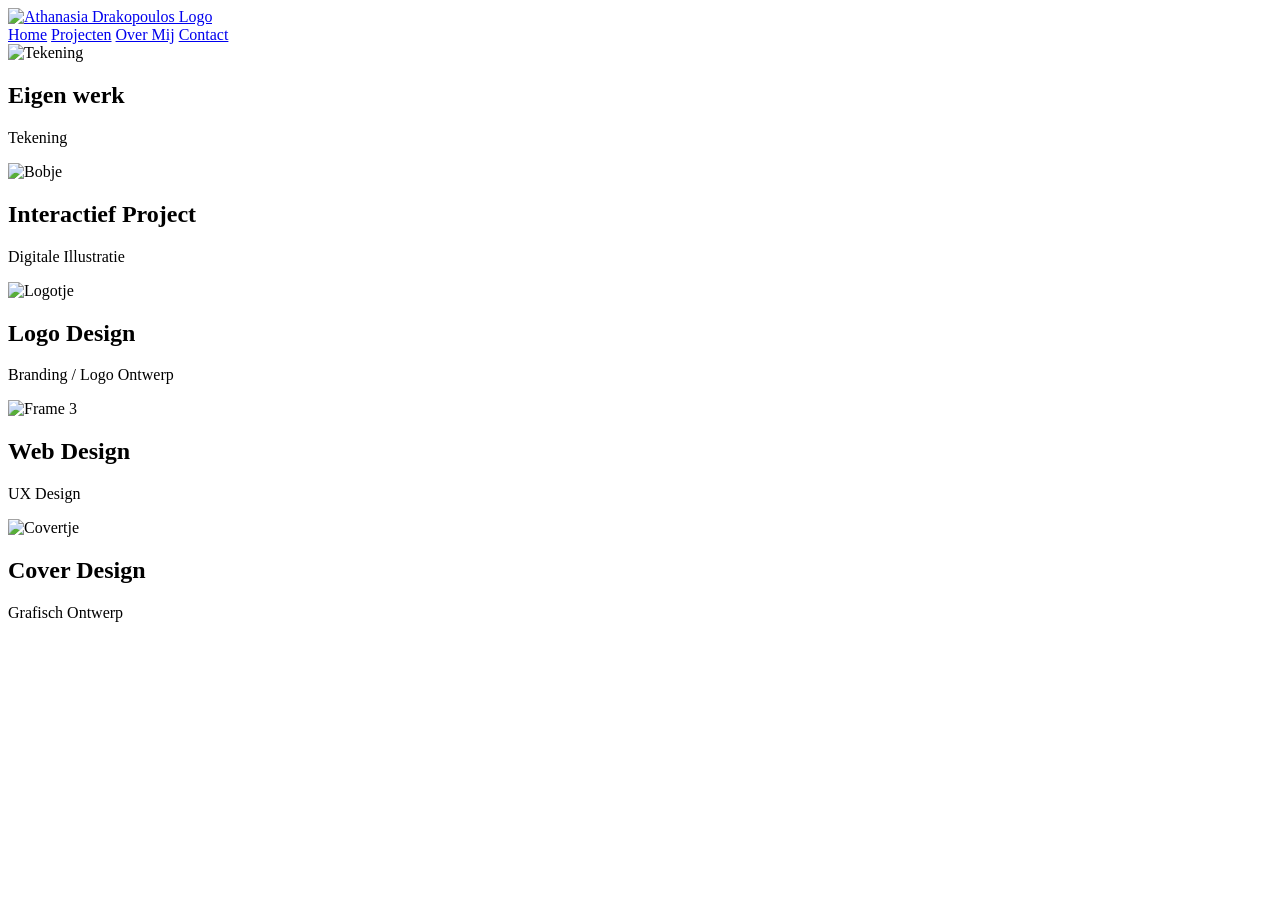
==== index.html @ 8b0b3029 "Update index.html changed back" ====
<!DOCTYPE html>
<html lang="nl">
  <head>
    <meta charset="UTF-8" />
    <meta name="viewport" content="width=device-width, initial-scale=1.0" />
    <title>Projecten - OWE Portfolio</title>
    <link rel="stylesheet" href="styles.css" />
  </head>
  <body>
    <div class="blur-container">
      <div class="blur-element"></div>
    </div>

    <nav class="navigation">
      <div class="nav-content">
        <a href="home.html" class="logo">
          <img src="monogram draak png.png" alt="Athanasia Drakopoulos Logo" />
        </a>
        <div class="nav-links">
          <a href="home.html">Home</a>
          <a href="index.html" class="active">Projecten</a>
          <a href="about.html">Over Mij</a>
          <a href="contact.html">Contact</a>
        </div>
      </div>
    </nav>

    <main class="projects-container">
      <div class="project-grid">
        <article class="project-item">
          <div class="project-image">
            <img src="tekening.png" alt="Tekening" />
          </div>
          <h2>Eigen werk</h2>
          <p>Tekening</p>
        </article>

        <article class="project-item">
          <div class="project-image">
            <img src="bobje.png" alt="Bobje" />
          </div>
          <h2>Interactief Project</h2>
          <p>Digitale Illustratie</p>
        </article>

        <article class="project-item">
          <div class="project-image">
            <img src="logotje.png" alt="Logotje" />
          </div>
          <h2>Logo Design</h2>
          <p>Branding / Logo Ontwerp</p>
        </article>

        <article class="project-item">
          <div class="project-image">
            <img src="Frame 3.png" alt="Frame 3" />
          </div>
          <h2>Web Design</h2>
          <p>UX Design</p>
        </article>

        <article class="project-item">
          <div class="project-image">
            <img src="covertje.png" alt="Covertje" />
          </div>
          <h2>Cover Design</h2>
          <p>Grafisch Ontwerp</p>
        </article>
      </div>
    </main>

    <div class="custom-cursor"></div>
    <div class="page-transition"></div>
    <script src="script.js"></script>
  </body>
</html>
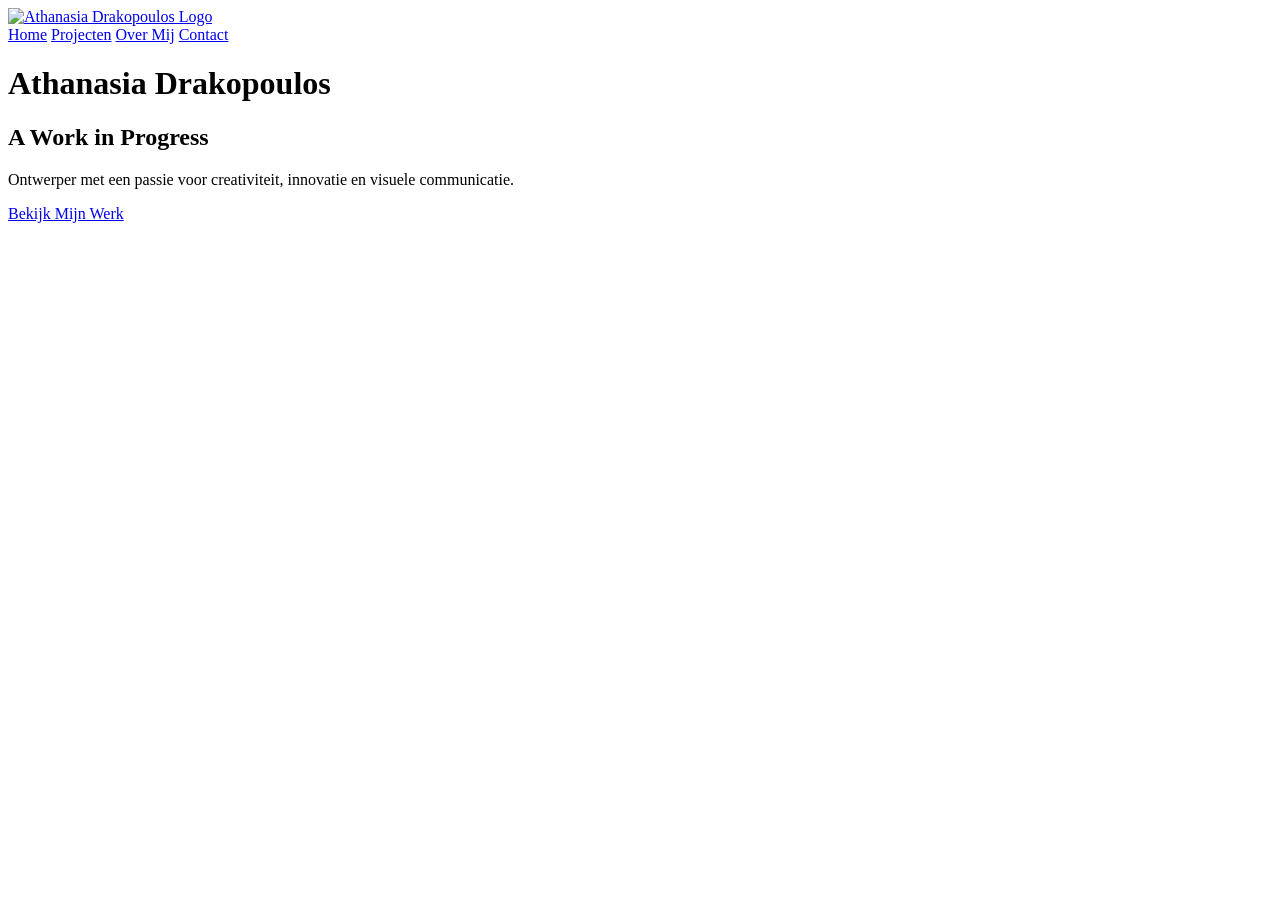
==== commit bacba3e5: "Rename home.html to index.html" ====
--- a/index.html
+++ b/index.html
@@ -3,10 +3,10 @@
   <head>
     <meta charset="UTF-8" />
     <meta name="viewport" content="width=device-width, initial-scale=1.0" />
-    <title>Projecten - OWE Portfolio</title>
+    <title>Athanasia Drakopoulos - CMD Portfolio</title>
     <link rel="stylesheet" href="styles.css" />
   </head>
-  <body>
+  <body class="home">
     <div class="blur-container">
       <div class="blur-element"></div>
     </div>
@@ -14,58 +14,32 @@
     <nav class="navigation">
       <div class="nav-content">
         <a href="home.html" class="logo">
-          <img src="monogram draak png.png" alt="Athanasia Drakopoulos Logo" />
+          <img
+            src="monogram draak png.png"
+            alt="Athanasia Drakopoulos Logo"
+          />
         </a>
         <div class="nav-links">
-          <a href="home.html">Home</a>
-          <a href="index.html" class="active">Projecten</a>
+          <a href="home.html" class="active">Home</a>
+          <a href="index.html">Projecten</a>
           <a href="about.html">Over Mij</a>
           <a href="contact.html">Contact</a>
         </div>
       </div>
     </nav>
 
-    <main class="projects-container">
-      <div class="project-grid">
-        <article class="project-item">
-          <div class="project-image">
-            <img src="tekening.png" alt="Tekening" />
-          </div>
-          <h2>Eigen werk</h2>
-          <p>Tekening</p>
-        </article>
-
-        <article class="project-item">
-          <div class="project-image">
-            <img src="bobje.png" alt="Bobje" />
-          </div>
-          <h2>Interactief Project</h2>
-          <p>Digitale Illustratie</p>
-        </article>
-
-        <article class="project-item">
-          <div class="project-image">
-            <img src="logotje.png" alt="Logotje" />
-          </div>
-          <h2>Logo Design</h2>
-          <p>Branding / Logo Ontwerp</p>
-        </article>
-
-        <article class="project-item">
-          <div class="project-image">
-            <img src="Frame 3.png" alt="Frame 3" />
-          </div>
-          <h2>Web Design</h2>
-          <p>UX Design</p>
-        </article>
-
-        <article class="project-item">
-          <div class="project-image">
-            <img src="covertje.png" alt="Covertje" />
-          </div>
-          <h2>Cover Design</h2>
-          <p>Grafisch Ontwerp</p>
-        </article>
+    <main class="home-container">
+      <div class="hero-content">
+        <div class="name-container">
+          <h1 class="hero-name">Athanasia Drakopoulos</h1>
+          <div class="name-hover-effect"></div>
+        </div>
+        <h2 class="hero-title">A Work in Progress</h2>
+        <p class="hero-text">
+          Ontwerper met een passie voor creativiteit, innovatie en visuele
+          communicatie.
+        </p>
+        <a href="index.html" class="cta-button">Bekijk Mijn Werk</a>
       </div>
     </main>
 
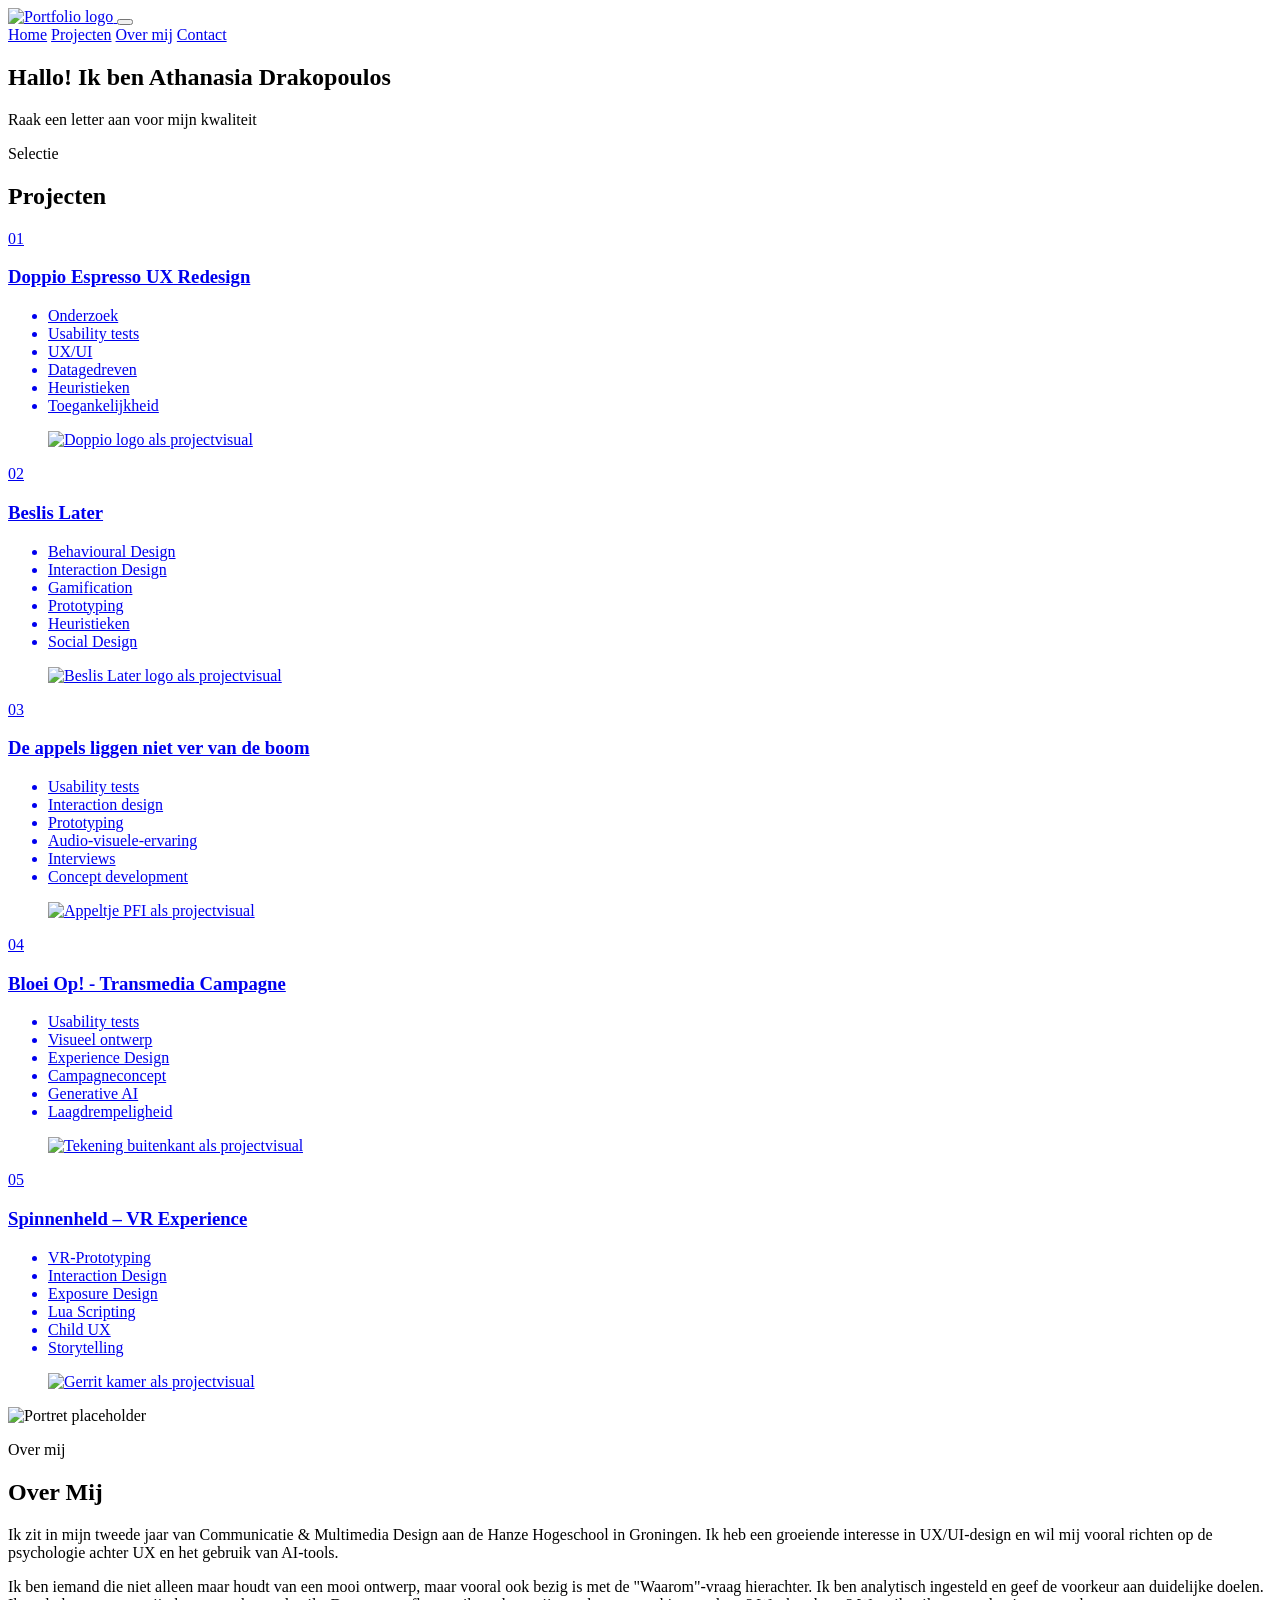
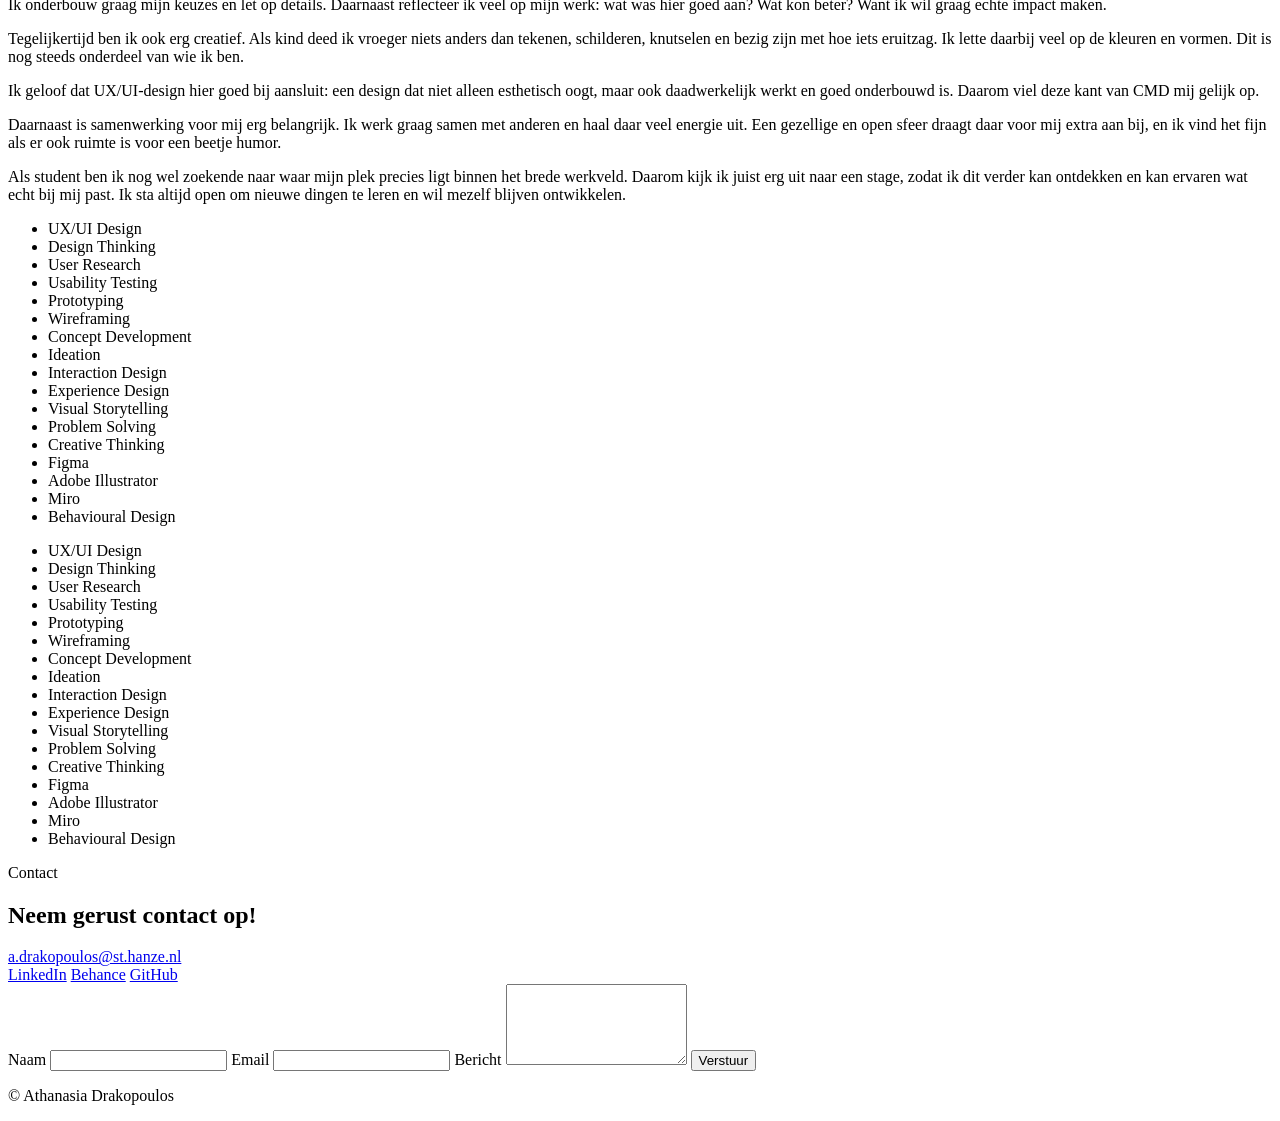
==== commit 4e4d0e75: "Add files via upload" ====
--- a/index.html
+++ b/index.html
@@ -1,50 +1,366 @@
-<!DOCTYPE html>
+<!doctype html>
 <html lang="nl">
   <head>
     <meta charset="UTF-8" />
     <meta name="viewport" content="width=device-width, initial-scale=1.0" />
-    <title>Athanasia Drakopoulos - CMD Portfolio</title>
-    <link rel="stylesheet" href="styles.css" />
+    <meta
+      name="description"
+      content="Portfolio van Athanasia Drakopoulos - modern, minimalistisch en responsive webdesign."
+    />
+    <title>Portfolio | Athanasia Drakopoulos</title>
+    <link rel="preconnect" href="https://fonts.googleapis.com" />
+    <link rel="preconnect" href="https://fonts.gstatic.com" crossorigin />
+    <link
+      href="https://fonts.googleapis.com/css2?family=Instrument+Sans:wght@400;500;600;700&display=swap"
+      rel="stylesheet"
+    />
+    <link rel="stylesheet" href="css/styles.css" />
   </head>
-  <body class="home">
-    <div class="blur-container">
-      <div class="blur-element"></div>
-    </div>
-
-    <nav class="navigation">
-      <div class="nav-content">
-        <a href="home.html" class="logo">
+  <body>
+    <div class="cursor-dot" aria-hidden="true"></div>
+
+    <header class="site-header" id="top">
+      <div class="container nav-wrap">
+        <a class="logo-link fade-in" href="#home" aria-label="Ga naar home">
           <img
-            src="monogram draak png.png"
-            alt="Athanasia Drakopoulos Logo"
+            src="logotje1.png"
+            alt="Portfolio logo"
+            class="logo"
+            loading="eager"
           />
         </a>
-        <div class="nav-links">
-          <a href="home.html" class="active">Home</a>
-          <a href="index.html">Projecten</a>
-          <a href="about.html">Over Mij</a>
-          <a href="contact.html">Contact</a>
-        </div>
+
+        <button
+          class="menu-toggle"
+          type="button"
+          aria-expanded="false"
+          aria-controls="site-nav"
+          aria-label="Open navigatie"
+        >
+          <span></span>
+          <span></span>
+          <span></span>
+        </button>
+
+        <nav class="site-nav" id="site-nav" aria-label="Hoofdnavigatie">
+          <a href="#home">Home</a>
+          <a href="#projecten">Projecten</a>
+          <a href="#over-mij">Over mij</a>
+          <a href="#contact">Contact</a>
+        </nav>
       </div>
-    </nav>
-
-    <main class="home-container">
-      <div class="hero-content">
-        <div class="name-container">
-          <h1 class="hero-name">Athanasia Drakopoulos</h1>
-          <div class="name-hover-effect"></div>
-        </div>
-        <h2 class="hero-title">A Work in Progress</h2>
-        <p class="hero-text">
-          Ontwerper met een passie voor creativiteit, innovatie en visuele
-          communicatie.
-        </p>
-        <a href="index.html" class="cta-button">Bekijk Mijn Werk</a>
+    </header>
+
+    <main>
+      <section class="hero" id="home" aria-labelledby="hero-title">
+        <div class="hero-blob" aria-hidden="true"></div>
+        <div class="container hero-content">
+          <h1
+            id="hero-title"
+            class="hero-title"
+            aria-label="Hallo! Ik ben Athanasia Drakopoulos"
+          >
+            <span class="hero-greeting">Hallo! Ik ben</span>
+            <span
+              class="hero-name"
+              data-name="Athanasia Drakopoulos"
+              aria-label="Athanasia Drakopoulos"
+            >
+              Athanasia Drakopoulos
+            </span>
+          </h1>
+          <p class="hero-quality" id="hero-quality" aria-live="polite">
+            Raak een letter aan voor mijn kwaliteit
+          </p>
+        </div>
+        <a
+          class="scroll-indicator"
+          href="#projecten"
+          aria-label="Scroll naar projecten"
+        >
+          <span></span>
+        </a>
+      </section>
+
+      <section
+        class="projects section"
+        id="projecten"
+        aria-labelledby="projects-title"
+      >
+        <div class="container">
+          <p class="eyebrow reveal">Selectie</p>
+          <h2 id="projects-title" class="section-title reveal">Projecten</h2>
+
+          <div class="projects-grid">
+            <a
+              class="project-card project-1 reveal"
+              href="project-1.html"
+              aria-label="Bekijk project 1 case study"
+            >
+              <p class="project-index">01</p>
+              <h3>Doppio Espresso UX Redesign</h3>
+              <ul class="project-keywords" aria-label="Project kernwoorden">
+                <li>Onderzoek</li>
+                <li>Usability tests</li>
+                <li>UX/UI</li>
+                <li>Datagedreven</li>
+                <li>Heuristieken</li>
+                <li>Toegankelijkheid</li>
+              </ul>
+              <figure class="project-preview-media" aria-hidden="true">
+                <img
+                  src="doppio logo.jpg"
+                  alt="Doppio logo als projectvisual"
+                  loading="lazy"
+                />
+              </figure>
+            </a>
+
+            <a
+              class="project-card project-2 reveal"
+              href="project-2.html"
+              aria-label="Bekijk project 2 case study"
+            >
+              <p class="project-index">02</p>
+              <h3>Beslis Later</h3>
+              <ul class="project-keywords" aria-label="Project kernwoorden">
+                <li>Behavioural Design</li>
+                <li>Interaction Design</li>
+                <li>Gamification</li>
+                <li>Prototyping</li>
+                <li>Heuristieken</li>
+                <li>Social Design</li>
+              </ul>
+              <figure class="project-preview-media" aria-hidden="true">
+                <img
+                  src="fotos ogb voor portje/beslis later logo case.png"
+                  alt="Beslis Later logo als projectvisual"
+                  loading="lazy"
+                />
+              </figure>
+            </a>
+
+            <a
+              class="project-card project-3 reveal"
+              href="project-3.html"
+              aria-label="Bekijk project 3 case study"
+            >
+              <p class="project-index">03</p>
+              <h3>De appels liggen niet ver van de boom</h3>
+              <ul class="project-keywords" aria-label="Project kernwoorden">
+                <li>Usability tests</li>
+                <li>Interaction design</li>
+                <li>Prototyping</li>
+                <li>Audio-visuele-ervaring</li>
+                <li>Interviews</li>
+                <li>Concept development</li>
+              </ul>
+              <figure class="project-preview-media" aria-hidden="true">
+                <img
+                  src="portje pfi 1/appeltje pfi.png"
+                  alt="Appeltje PFI als projectvisual"
+                  loading="lazy"
+                />
+              </figure>
+            </a>
+
+            <a
+              class="project-card project-4 reveal"
+              href="project-4.html"
+              aria-label="Bekijk project 4 case study"
+            >
+              <p class="project-index">04</p>
+              <h3>Bloei Op! - Transmedia Campagne</h3>
+              <ul class="project-keywords" aria-label="Project kernwoorden">
+                <li>Usability tests</li>
+                <li>Visueel ontwerp</li>
+                <li>Experience Design</li>
+                <li>Campagneconcept</li>
+                <li>Generative AI</li>
+                <li>Laagdrempeligheid</li>
+              </ul>
+              <figure class="project-preview-media" aria-hidden="true">
+                <img
+                  src="TMS voor portje 1/tekening buitenkant.png"
+                  alt="Tekening buitenkant als projectvisual"
+                  loading="lazy"
+                />
+              </figure>
+            </a>
+
+            <a
+              class="project-card project-5 reveal"
+              href="project-5.html"
+              aria-label="Bekijk project 5 case study"
+            >
+              <p class="project-index">05</p>
+              <h3>Spinnenheld – VR Experience</h3>
+              <ul class="project-keywords" aria-label="Project kernwoorden">
+                <li>VR-Prototyping</li>
+                <li>Interaction Design</li>
+                <li>Exposure Design</li>
+                <li>Lua Scripting</li>
+                <li>Child UX</li>
+                <li>Storytelling</li>
+              </ul>
+              <figure class="project-preview-media" aria-hidden="true">
+                <img
+                  src="OXR voor portje1/gerrit kamer.png"
+                  alt="Gerrit kamer als projectvisual"
+                  loading="lazy"
+                />
+              </figure>
+            </a>
+          </div>
+        </div>
+      </section>
+
+      <section
+        class="about section"
+        id="over-mij"
+        aria-labelledby="about-title"
+      >
+        <div class="container about-grid">
+          <div class="about-image reveal">
+            <img
+              src="assets/images/portrait.svg"
+              alt="Portret placeholder"
+              loading="lazy"
+            />
+          </div>
+
+          <div class="about-content reveal">
+            <p class="eyebrow">Over mij</p>
+            <h2 id="about-title" class="section-title">Over Mij</h2>
+            <div class="about-copy">
+              <p>
+                Ik zit in mijn tweede jaar van Communicatie &amp; Multimedia
+                Design aan de Hanze Hogeschool in Groningen. Ik heb een
+                groeiende interesse in UX/UI-design en wil mij vooral richten op
+                de psychologie achter UX en het gebruik van AI-tools.
+              </p>
+              <p>
+                Ik ben iemand die niet alleen maar houdt van een mooi ontwerp,
+                maar vooral ook bezig is met de "Waarom"-vraag hierachter. Ik
+                ben analytisch ingesteld en geef de voorkeur aan duidelijke
+                doelen. Ik onderbouw graag mijn keuzes en let op details.
+                Daarnaast reflecteer ik veel op mijn werk: wat was hier goed
+                aan? Wat kon beter? Want ik wil graag echte impact maken.
+              </p>
+              <p>
+                Tegelijkertijd ben ik ook erg creatief. Als kind deed ik vroeger
+                niets anders dan tekenen, schilderen, knutselen en bezig zijn
+                met hoe iets eruitzag. Ik lette daarbij veel op de kleuren en
+                vormen. Dit is nog steeds onderdeel van wie ik ben.
+              </p>
+              <p>
+                Ik geloof dat UX/UI-design hier goed bij aansluit: een design
+                dat niet alleen esthetisch oogt, maar ook daadwerkelijk werkt en
+                goed onderbouwd is. Daarom viel deze kant van CMD mij gelijk op.
+              </p>
+              <p>
+                Daarnaast is samenwerking voor mij erg belangrijk. Ik werk graag
+                samen met anderen en haal daar veel energie uit. Een gezellige
+                en open sfeer draagt daar voor mij extra aan bij, en ik vind het
+                fijn als er ook ruimte is voor een beetje humor.
+              </p>
+              <p>
+                Als student ben ik nog wel zoekende naar waar mijn plek precies
+                ligt binnen het brede werkveld. Daarom kijk ik juist erg uit
+                naar een stage, zodat ik dit verder kan ontdekken en kan ervaren
+                wat echt bij mij past. Ik sta altijd open om nieuwe dingen te
+                leren en wil mezelf blijven ontwikkelen.
+              </p>
+            </div>
+          </div>
+        </div>
+
+        <div class="skills-track reveal" aria-label="Skills">
+          <div class="skills-track-inner">
+            <ul class="skills-line" role="list">
+              <li>UX/UI Design</li>
+              <li>Design Thinking</li>
+              <li>User Research</li>
+              <li>Usability Testing</li>
+              <li>Prototyping</li>
+              <li>Wireframing</li>
+              <li>Concept Development</li>
+              <li>Ideation</li>
+              <li>Interaction Design</li>
+              <li>Experience Design</li>
+              <li>Visual Storytelling</li>
+              <li>Problem Solving</li>
+              <li>Creative Thinking</li>
+              <li>Figma</li>
+              <li>Adobe Illustrator</li>
+              <li>Miro</li>
+              <li>Behavioural Design</li>
+            </ul>
+            <ul class="skills-line" role="list" aria-hidden="true">
+              <li>UX/UI Design</li>
+              <li>Design Thinking</li>
+              <li>User Research</li>
+              <li>Usability Testing</li>
+              <li>Prototyping</li>
+              <li>Wireframing</li>
+              <li>Concept Development</li>
+              <li>Ideation</li>
+              <li>Interaction Design</li>
+              <li>Experience Design</li>
+              <li>Visual Storytelling</li>
+              <li>Problem Solving</li>
+              <li>Creative Thinking</li>
+              <li>Figma</li>
+              <li>Adobe Illustrator</li>
+              <li>Miro</li>
+              <li>Behavioural Design</li>
+            </ul>
+          </div>
+        </div>
+      </section>
+
+      <section
+        class="contact section"
+        id="contact"
+        aria-labelledby="contact-title"
+      >
+        <div class="container contact-wrap reveal">
+          <p class="eyebrow">Contact</p>
+          <h2 id="contact-title" class="section-title">
+            Neem gerust contact op!
+          </h2>
+          <a class="mail-link" href="mailto:hello@jouwdomein.com"
+            >a.drakopoulos@st.hanze.nl</a
+          >
+
+          <div class="socials" aria-label="Social media links">
+            <a href="#" aria-label="LinkedIn">LinkedIn</a>
+            <a href="#" aria-label="Behance">Behance</a>
+            <a href="#" aria-label="GitHub">GitHub</a>
+          </div>
+
+          <form class="contact-form" aria-label="Contact formulier">
+            <label for="name">Naam</label>
+            <input id="name" name="name" type="text" autocomplete="name" />
+
+            <label for="email">Email</label>
+            <input id="email" name="email" type="email" autocomplete="email" />
+
+            <label for="message">Bericht</label>
+            <textarea id="message" name="message" rows="5"></textarea>
+
+            <button type="submit">Verstuur</button>
+          </form>
+        </div>
+      </section>
+    </main>
+
+    <footer class="site-footer">
+      <div class="container">
+        <p>&copy; <span id="year"></span> Athanasia Drakopoulos</p>
       </div>
-    </main>
-
-    <div class="custom-cursor"></div>
-    <div class="page-transition"></div>
-    <script src="script.js"></script>
+    </footer>
+
+    <script src="js/main.js" defer></script>
   </body>
 </html>
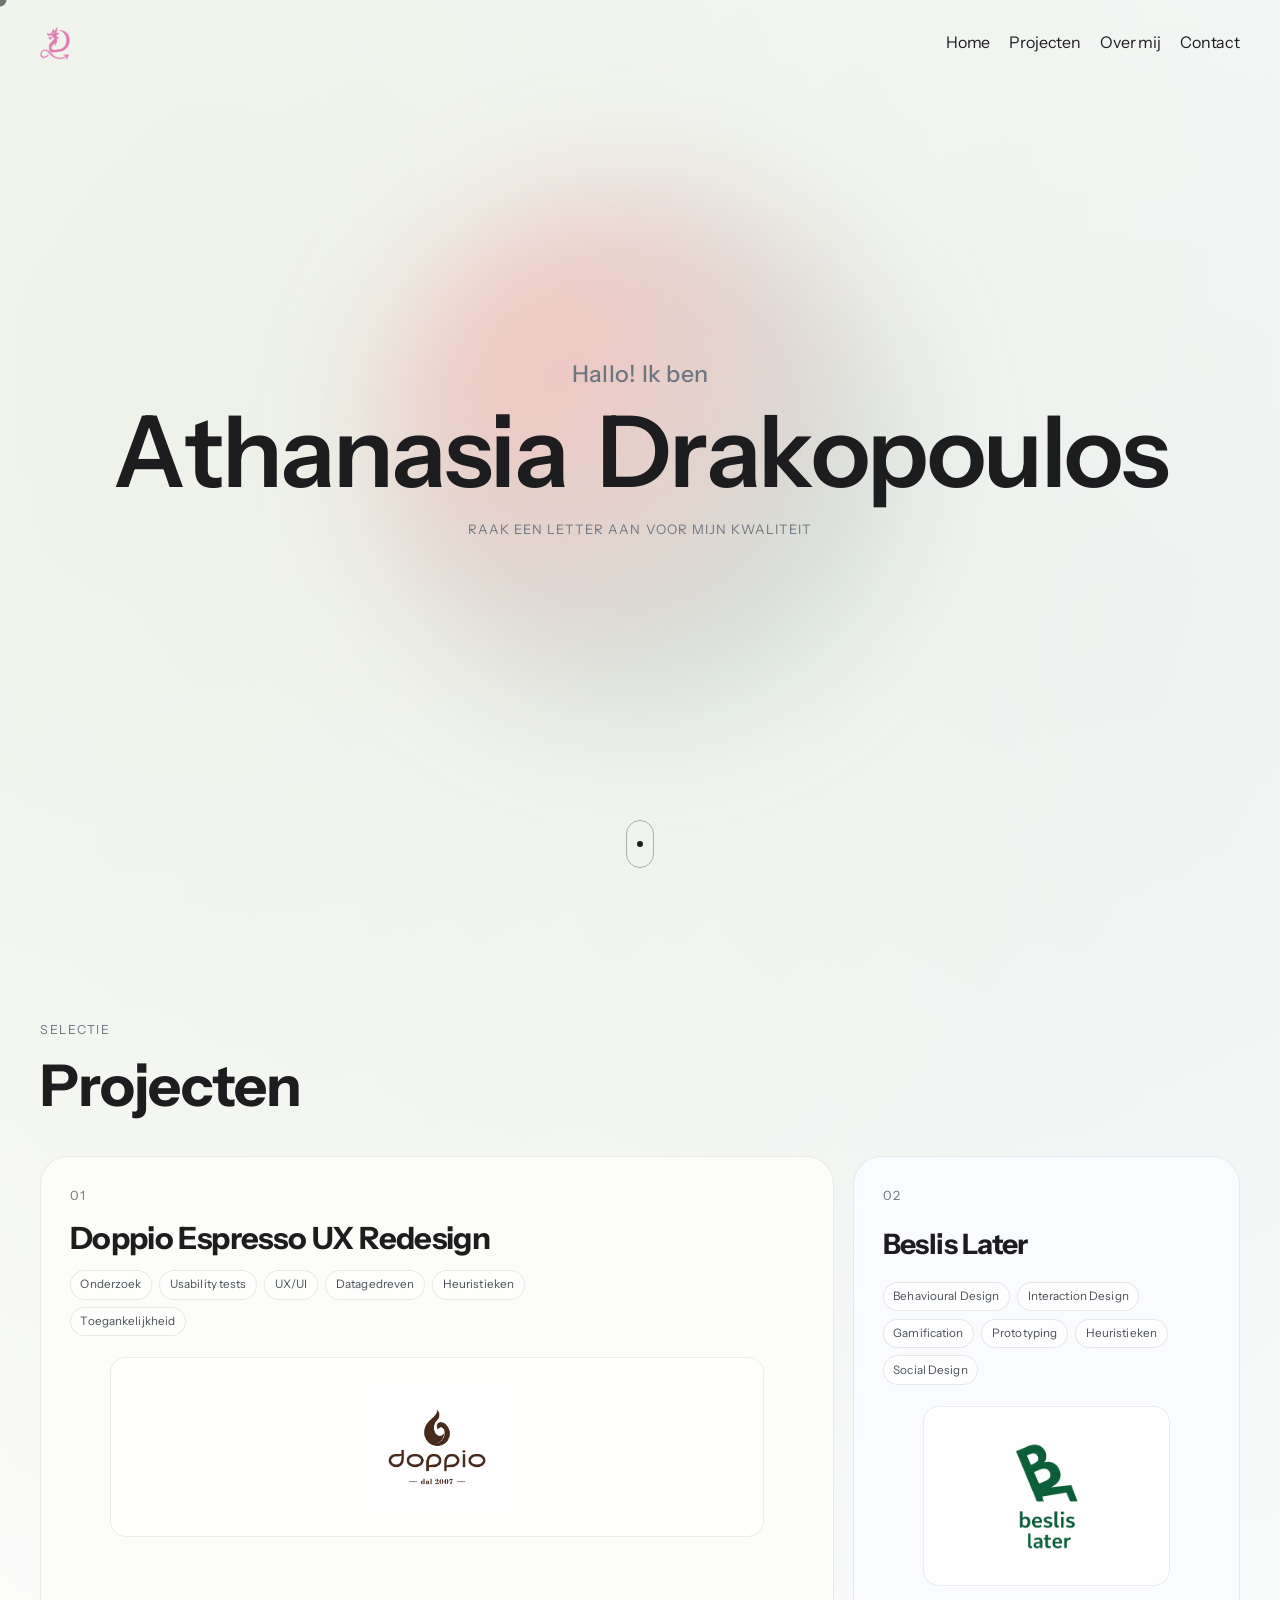
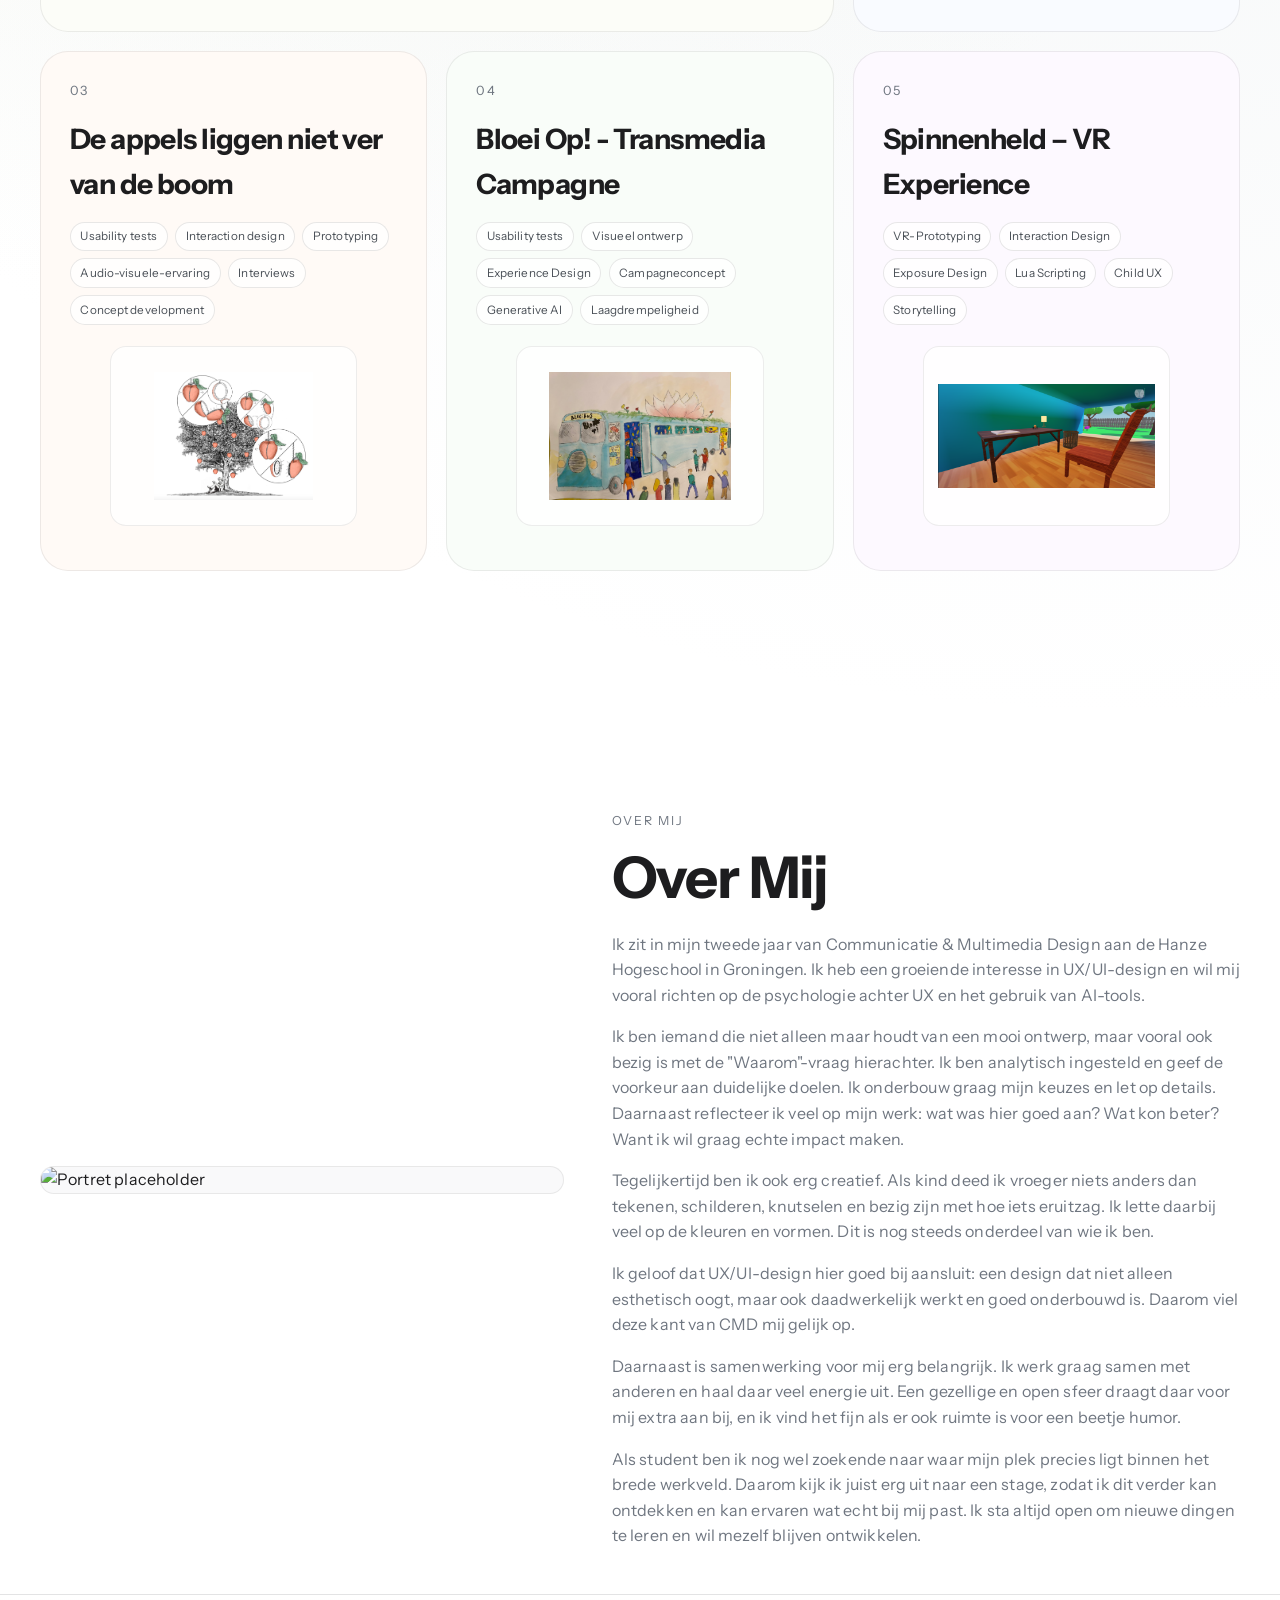
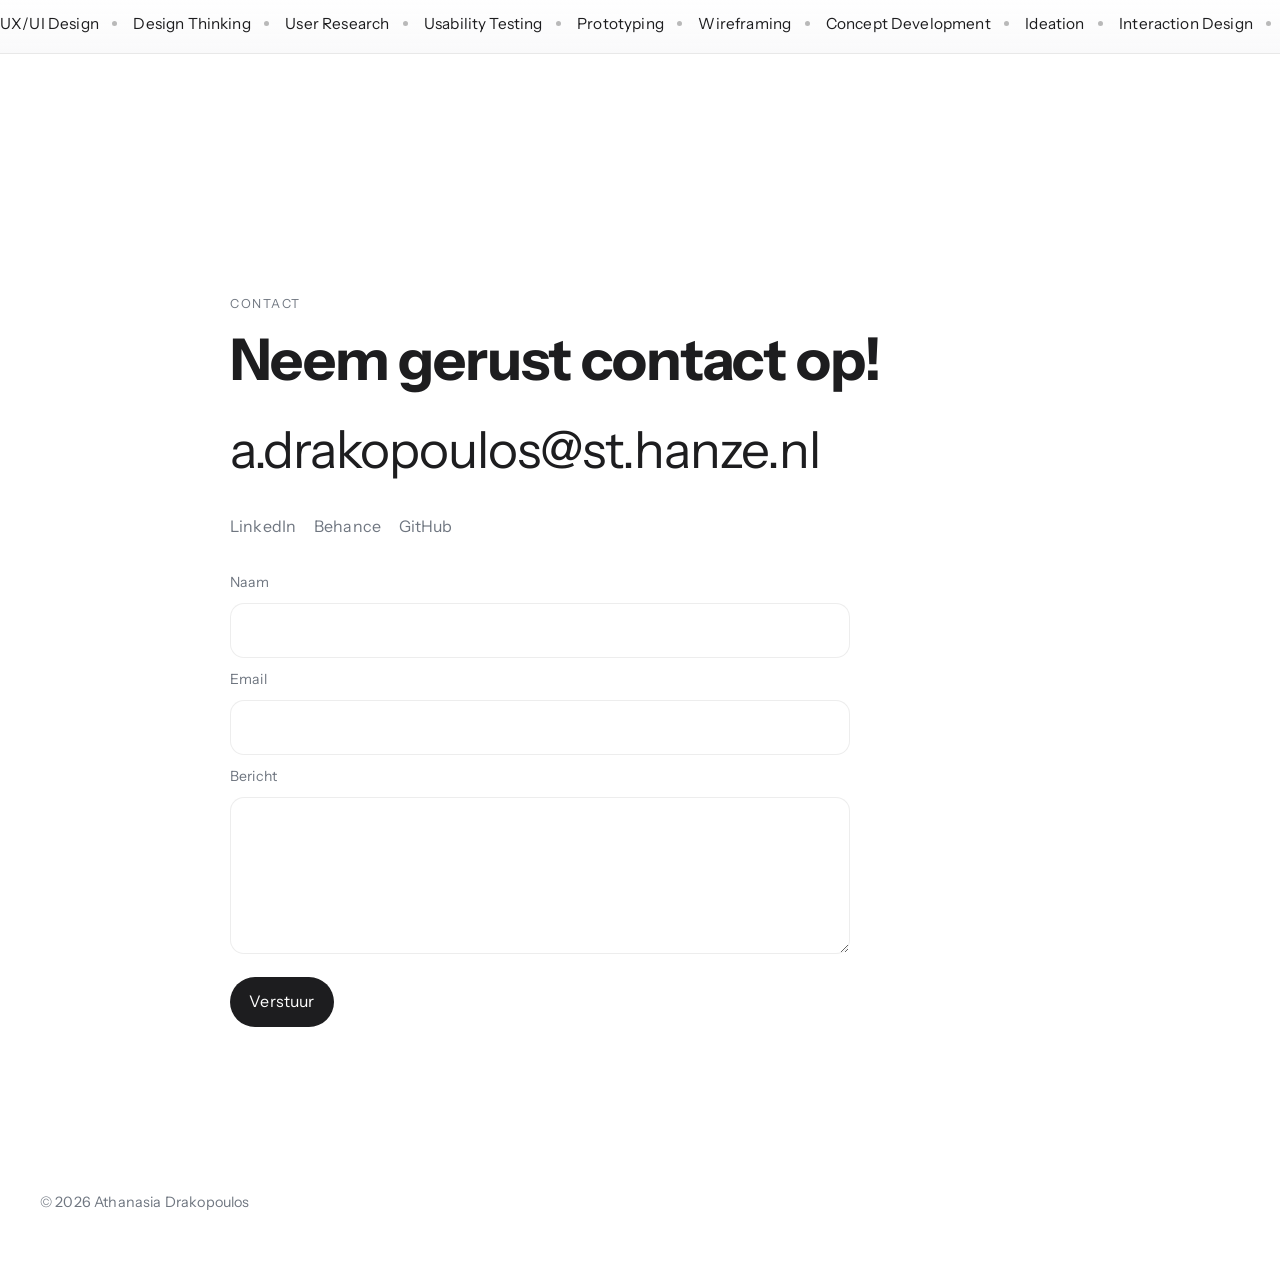
==== commit 8eeed938: "Add files via upload" ====
--- a/index.html
+++ b/index.html
@@ -133,7 +133,7 @@
               </ul>
               <figure class="project-preview-media" aria-hidden="true">
                 <img
-                  src="fotos ogb voor portje/beslis later logo case.png"
+                  src="beslis later logo case.png"
                   alt="Beslis Later logo als projectvisual"
                   loading="lazy"
                 />
@@ -157,7 +157,7 @@
               </ul>
               <figure class="project-preview-media" aria-hidden="true">
                 <img
-                  src="portje pfi 1/appeltje pfi.png"
+                  src="appeltje pfi.png"
                   alt="Appeltje PFI als projectvisual"
                   loading="lazy"
                 />
@@ -181,7 +181,7 @@
               </ul>
               <figure class="project-preview-media" aria-hidden="true">
                 <img
-                  src="TMS voor portje 1/tekening buitenkant.png"
+                  src="tekening buitenkant.png"
                   alt="Tekening buitenkant als projectvisual"
                   loading="lazy"
                 />
@@ -205,7 +205,7 @@
               </ul>
               <figure class="project-preview-media" aria-hidden="true">
                 <img
-                  src="OXR voor portje1/gerrit kamer.png"
+                  src="gerrit kamer.png"
                   alt="Gerrit kamer als projectvisual"
                   loading="lazy"
                 />
--- a/css/styles.css
+++ b/css/styles.css
@@ -0,0 +1,1707 @@
+:root {
+  --bg: #ffffff;
+  --text: #1d1d1f;
+  --text-muted: #6f7680;
+  --coral: #42474f;
+  --mint: #7f9d95;
+  --lavender: #dce3dc;
+  --peach: #eef1e6;
+  --card-bg: #f7f7f6;
+  --border: rgba(29, 29, 31, 0.08);
+  --shadow-soft: 0 24px 56px rgba(29, 29, 31, 0.08);
+  --shadow-strong: 0 30px 90px rgba(29, 29, 31, 0.2);
+  --ease-out: cubic-bezier(0.19, 1, 0.22, 1);
+  --radius-lg: 28px;
+  --radius-md: 18px;
+}
+
+* {
+  box-sizing: border-box;
+}
+
+html {
+  scroll-behavior: smooth;
+}
+
+body {
+  margin: 0;
+  min-height: 100%;
+  background: radial-gradient(circle at 16% 8%, rgba(233, 238, 225, 0.72), transparent 36%),
+    radial-gradient(circle at 88% 14%, rgba(231, 236, 238, 0.62), transparent 42%), var(--bg);
+  color: var(--text);
+  font-family: "SF Pro Text", "Instrument Sans", -apple-system, BlinkMacSystemFont, "Segoe UI", Roboto,
+    sans-serif;
+  letter-spacing: 0.01em;
+  line-height: 1.6;
+  -webkit-font-smoothing: antialiased;
+  text-rendering: optimizeLegibility;
+}
+
+img {
+  display: block;
+  max-width: 100%;
+}
+
+a {
+  color: inherit;
+}
+
+.container {
+  width: min(100% - 2.5rem, 1200px);
+  margin-inline: auto;
+}
+
+.section {
+  padding-block: 120px;
+}
+
+.eyebrow {
+  margin: 0 0 0.9rem;
+  color: var(--text-muted);
+  font-size: 0.78rem;
+  letter-spacing: 0.14em;
+  text-transform: uppercase;
+}
+
+.section-title {
+  margin: 0;
+  font-family: "SF Pro Display", "Instrument Sans", -apple-system, BlinkMacSystemFont, "Segoe UI", Roboto,
+    sans-serif;
+  letter-spacing: -0.02em;
+  font-size: clamp(1.9rem, 4.7vw, 3.6rem);
+  line-height: 1.1;
+}
+
+.fade-in {
+  opacity: 0;
+  animation: intro-fade 900ms var(--ease-out) forwards;
+}
+
+.site-header {
+  position: fixed;
+  inset: 0 0 auto;
+  z-index: 100;
+  transition: background-color 0.35s ease, border-color 0.35s ease, box-shadow 0.35s ease;
+}
+
+.site-header.scrolled {
+  border-bottom: 1px solid rgba(29, 29, 31, 0.08);
+  background-color: rgba(255, 255, 255, 0.72);
+  backdrop-filter: blur(18px);
+  -webkit-backdrop-filter: blur(18px);
+  box-shadow: 0 10px 35px rgba(29, 29, 31, 0.06);
+}
+
+.nav-wrap {
+  display: flex;
+  align-items: center;
+  justify-content: space-between;
+  gap: 1rem;
+  min-height: 78px;
+}
+
+.logo-link {
+  display: inline-flex;
+  align-items: center;
+}
+
+.logo {
+  width: auto;
+  height: 34px;
+}
+
+.menu-toggle {
+  position: relative;
+  display: inline-grid;
+  place-items: center;
+  gap: 0.26rem;
+  width: 46px;
+  height: 46px;
+  border: 1px solid var(--border);
+  border-radius: 12px;
+  background: rgba(255, 255, 255, 0.96);
+}
+
+.menu-toggle span {
+  width: 18px;
+  height: 2px;
+  border-radius: 99px;
+  background: var(--text);
+  transition: transform 0.28s ease, opacity 0.28s ease;
+}
+
+.menu-toggle[aria-expanded="true"] span:nth-child(1) {
+  transform: translateY(6px) rotate(45deg);
+}
+
+.menu-toggle[aria-expanded="true"] span:nth-child(2) {
+  opacity: 0;
+}
+
+.menu-toggle[aria-expanded="true"] span:nth-child(3) {
+  transform: translateY(-6px) rotate(-45deg);
+}
+
+.site-nav {
+  position: absolute;
+  top: calc(100% + 0.8rem);
+  right: 1.25rem;
+  display: grid;
+  gap: 0.6rem;
+  padding: 1rem;
+  min-width: 220px;
+  border: 1px solid var(--border);
+  border-radius: 16px;
+  background: rgba(255, 255, 255, 0.92);
+  backdrop-filter: blur(14px);
+  box-shadow: var(--shadow-soft);
+  opacity: 0;
+  visibility: hidden;
+  transform: translateY(-7px);
+  transition: opacity 0.2s ease, transform 0.2s ease, visibility 0.2s ease;
+}
+
+.site-nav.is-open {
+  opacity: 1;
+  visibility: visible;
+  transform: translateY(0);
+}
+
+.site-nav a {
+  text-decoration: none;
+  color: var(--text);
+  font-size: 1rem;
+  letter-spacing: -0.01em;
+  transition: color 0.22s ease;
+}
+
+.site-nav a:hover,
+.site-nav a:focus-visible {
+  color: var(--coral);
+}
+
+.hero {
+  position: relative;
+  min-height: 100vh;
+  display: grid;
+  place-items: center;
+  overflow: clip;
+}
+
+.hero-content {
+  display: grid;
+  place-items: center;
+  gap: 1.1rem;
+  text-align: center;
+  z-index: 3;
+}
+
+.hero-title {
+  margin: 0;
+  display: grid;
+  gap: 0.6rem;
+  justify-items: center;
+}
+
+.hero-greeting {
+  font-family: "SF Pro Display", "Instrument Sans", -apple-system, BlinkMacSystemFont, "Segoe UI", Roboto,
+    sans-serif;
+  font-size: clamp(1.05rem, 2vw, 1.45rem);
+  font-weight: 500;
+  color: var(--text-muted);
+  letter-spacing: 0.01em;
+}
+
+.hero-name {
+  margin: 0;
+  display: inline-flex;
+  flex-wrap: wrap;
+  justify-content: center;
+  gap: 0.01em;
+  font-family: "SF Pro Display", "Instrument Sans", -apple-system, BlinkMacSystemFont, "Segoe UI", Roboto,
+    sans-serif;
+  font-size: clamp(2.3rem, 8vw, 5.8rem);
+  font-weight: 600;
+  line-height: 1;
+  letter-spacing: -0.035em;
+  color: var(--text);
+}
+
+.hero-name .name-letter {
+  position: relative;
+  display: inline-block;
+  border: 0;
+  padding: 0;
+  background: transparent;
+  font: inherit;
+  color: inherit;
+  line-height: inherit;
+  letter-spacing: inherit;
+  cursor: pointer;
+  transition: transform 240ms ease, color 240ms ease, text-shadow 280ms ease;
+}
+
+.hero-name .name-letter.space {
+  width: 0.3em;
+  pointer-events: none;
+}
+
+.hero-name .name-letter::after {
+  content: attr(data-quality);
+  position: absolute;
+  left: 50%;
+  bottom: calc(100% + 0.55rem);
+  transform: translate(-50%, 6px);
+  padding: 0.3rem 0.58rem;
+  border-radius: 999px;
+  border: 1px solid rgba(29, 29, 31, 0.13);
+  background: rgba(255, 255, 255, 0.95);
+  color: var(--text-muted);
+  font-size: 0.64rem;
+  letter-spacing: 0.08em;
+  text-transform: uppercase;
+  white-space: nowrap;
+  opacity: 0;
+  pointer-events: none;
+  transition: opacity 200ms ease, transform 200ms ease;
+  box-shadow: 0 12px 30px rgba(29, 29, 31, 0.08);
+}
+
+.hero-name .name-letter:hover,
+.hero-name .name-letter:focus-visible,
+.hero-name .name-letter.is-active {
+  transform: translateY(-2px) scale(1.02);
+  color: #000;
+  text-shadow: 0 8px 18px rgba(29, 29, 31, 0.14);
+}
+
+.hero-name .name-letter:hover::after,
+.hero-name .name-letter:focus-visible::after,
+.hero-name .name-letter.is-active::after {
+  opacity: 1;
+  transform: translate(-50%, 0);
+}
+
+.hero-quality {
+  margin: 0;
+  min-height: 1.6rem;
+  font-size: 0.82rem;
+  letter-spacing: 0.08em;
+  text-transform: uppercase;
+  color: var(--text-muted);
+}
+
+.hero-blob {
+  position: absolute;
+  left: 50%;
+  top: 50%;
+  width: min(42vw, 520px);
+  aspect-ratio: 1;
+  border-radius: 50%;
+  background: radial-gradient(circle at 30% 30%, rgba(255, 107, 107, 0.34), rgba(78, 205, 196, 0.24));
+  filter: blur(60px);
+  transform: translate(-50%, -50%);
+  z-index: 1;
+  pointer-events: none;
+}
+
+.scroll-indicator {
+  position: absolute;
+  left: 50%;
+  bottom: 2rem;
+  width: 28px;
+  height: 48px;
+  border: 1px solid rgba(29, 29, 31, 0.3);
+  border-radius: 99px;
+  transform: translateX(-50%);
+  display: grid;
+  place-items: center;
+  z-index: 3;
+}
+
+.scroll-indicator span {
+  width: 6px;
+  height: 6px;
+  border-radius: 50%;
+  background: var(--text);
+  animation: scroll-dot 1.8s ease-in-out infinite;
+}
+
+.projects-grid {
+  margin-top: 2.4rem;
+  display: grid;
+  gap: 1rem;
+}
+
+.project-card {
+  position: relative;
+  min-height: 210px;
+  padding: 1.4rem;
+  border-radius: var(--radius-lg);
+  border: 1px solid var(--border);
+  background: var(--card-bg);
+  text-decoration: none;
+  overflow: hidden;
+  isolation: isolate;
+  transition: transform 0.4s var(--ease-out), box-shadow 0.4s var(--ease-out),
+    background-image 0.4s var(--ease-out), background-color 0.4s var(--ease-out);
+}
+
+.project-card::before {
+  content: "";
+  position: absolute;
+  inset: 0;
+  background: linear-gradient(135deg, rgba(255, 255, 255, 0.88), rgba(255, 230, 109, 0.16));
+  opacity: 0;
+  transition: opacity 0.35s ease;
+}
+
+.project-card > * {
+  position: relative;
+  z-index: 1;
+}
+
+.project-card h3 {
+  margin: 0;
+  font-size: clamp(1.3rem, 2.2vw, 2rem);
+  letter-spacing: -0.02em;
+}
+
+.project-index {
+  margin: 0 0 1rem;
+  color: var(--text-muted);
+  font-size: 0.8rem;
+  letter-spacing: 0.12em;
+}
+
+.project-desc {
+  margin: 0.8rem 0 0;
+  max-width: 38ch;
+  color: var(--text-muted);
+}
+
+.project-cta {
+  margin-top: 1.1rem;
+  display: inline-flex;
+  align-items: center;
+  gap: 0.5rem;
+  font-weight: 600;
+  opacity: 0;
+  transform: translateY(10px);
+  transition: opacity 0.28s ease, transform 0.28s ease;
+}
+
+.project-cta::after {
+  content: "->";
+}
+
+.project-card:hover,
+.project-card:focus-visible,
+.project-card.is-tapped {
+  transform: scale(1.03) translateY(-10px);
+  box-shadow: var(--shadow-strong);
+}
+
+.project-card:hover::before,
+.project-card:focus-visible::before,
+.project-card.is-tapped::before {
+  opacity: 1;
+}
+
+.project-1:hover .project-cta,
+.project-1:focus-visible .project-cta,
+.project-1.is-tapped .project-cta {
+  opacity: 1;
+  transform: translateY(0);
+}
+
+.project-1 {
+  min-height: clamp(360px, 50vw, 520px);
+  border: 1px solid rgba(29, 29, 31, 0.08);
+  background: #fcfdf8;
+  color: var(--text);
+}
+
+.project-preview-media {
+  position: relative;
+  margin-top: 1.3rem;
+  border-radius: 16px;
+  overflow: hidden;
+  border: 1px solid rgba(29, 29, 31, 0.08);
+  background: rgba(255, 255, 255, 0.78);
+  min-height: clamp(120px, 16vw, 180px);
+  display: grid;
+  place-items: center;
+  padding: 0.9rem;
+}
+
+.project-preview-media picture,
+.project-preview-media img {
+  width: auto;
+  height: auto;
+}
+
+.project-preview-media img {
+  max-width: 100%;
+  max-height: clamp(72px, 10vw, 130px);
+  object-fit: contain;
+  transition: transform 320ms var(--ease-out), opacity 240ms ease;
+}
+
+.project-preview-overlay {
+  position: static;
+  inset: auto;
+  z-index: 2;
+  display: block;
+  align-content: normal;
+  gap: 0;
+  padding: 0;
+}
+
+.project-1 .project-index {
+  position: static;
+  top: auto;
+  left: auto;
+  z-index: 1;
+  color: var(--text-muted);
+}
+
+.project-1 h3 {
+  margin: 0;
+  max-width: 24ch;
+  font-size: clamp(1.45rem, 2.4vw, 2.1rem);
+  line-height: 1.08;
+  letter-spacing: -0.02em;
+  color: var(--text);
+}
+
+.project-keywords {
+  margin: 0.9rem 0 0;
+  padding: 0;
+  list-style: none;
+  display: flex;
+  flex-wrap: wrap;
+  gap: 0.45rem;
+  max-width: 48ch;
+}
+
+.project-keywords li {
+  display: inline-flex;
+  align-items: center;
+  padding: 0.28rem 0.6rem;
+  border-radius: 999px;
+  border: 1px solid rgba(29, 29, 31, 0.1);
+  background: rgba(255, 255, 255, 0.75);
+  color: #4a5057;
+  font-size: 0.73rem;
+  letter-spacing: 0.01em;
+}
+
+.project-1:hover .project-preview-media img,
+.project-1:focus-visible .project-preview-media img,
+.project-1.is-tapped .project-preview-media img {
+  transform: scale(1.03);
+  opacity: 0.95;
+}
+
+.project-2 {
+  background: #f9fbff;
+}
+
+.project-3 {
+  background: #fffaf6;
+}
+
+.project-4 {
+  background: #f9fdf9;
+}
+
+.project-5 {
+  background: #fdf9ff;
+}
+
+.about-grid {
+  display: grid;
+  gap: 2rem;
+}
+
+.about-image {
+  border-radius: var(--radius-lg);
+  overflow: hidden;
+  border: 1px solid var(--border);
+  background: #f9f9fa;
+}
+
+.about-content p {
+  color: var(--text-muted);
+  max-width: 56ch;
+}
+
+.about-copy {
+  margin-top: 1.4rem;
+  display: grid;
+  gap: 1rem;
+}
+
+.about-copy p {
+  margin: 0;
+  max-width: 66ch;
+  color: var(--text-muted);
+}
+
+.skills-track {
+  margin-top: 2.8rem;
+  border-top: 1px solid rgba(29, 29, 31, 0.1);
+  border-bottom: 1px solid rgba(29, 29, 31, 0.1);
+  background: linear-gradient(180deg, rgba(255, 255, 255, 0.8), rgba(245, 245, 247, 0.55));
+  overflow: hidden;
+}
+
+.skills-track-inner {
+  display: flex;
+  width: max-content;
+  animation: skills-scroll 48s linear infinite;
+}
+
+.skills-line {
+  margin: 0;
+  padding: 0.95rem 0;
+  display: flex;
+  align-items: center;
+  gap: 0.85rem;
+  list-style: none;
+}
+
+.skills-line li {
+  display: inline-flex;
+  align-items: center;
+  white-space: nowrap;
+  color: var(--text);
+  letter-spacing: 0.01em;
+  font-size: 0.9rem;
+}
+
+.skills-line li::after {
+  content: "";
+  width: 5px;
+  height: 5px;
+  margin-left: 0.85rem;
+  border-radius: 50%;
+  background: rgba(29, 29, 31, 0.3);
+}
+
+.skills-line li:last-child::after {
+  margin-right: 0.85rem;
+}
+
+@keyframes skills-scroll {
+  0% {
+    transform: translateX(0);
+  }
+  100% {
+    transform: translateX(-50%);
+  }
+}
+
+.contact-wrap {
+  max-width: 820px;
+}
+
+.mail-link {
+  display: inline-block;
+  margin-top: 1.1rem;
+  font-size: clamp(1.5rem, 6vw, 3.2rem);
+  text-decoration: none;
+  letter-spacing: -0.02em;
+  transition: color 0.25s ease;
+}
+
+.mail-link:hover,
+.mail-link:focus-visible {
+  color: var(--mint);
+}
+
+.socials {
+  margin-top: 1.4rem;
+  display: flex;
+  gap: 1.1rem;
+}
+
+.socials a {
+  text-decoration: none;
+  color: var(--text-muted);
+  transition: color 0.22s ease;
+}
+
+.socials a:hover,
+.socials a:focus-visible {
+  color: var(--text);
+}
+
+.contact-form {
+  margin-top: 2rem;
+  display: grid;
+  gap: 0.6rem;
+  max-width: 620px;
+}
+
+.contact-form label {
+  font-size: 0.88rem;
+  color: var(--text-muted);
+}
+
+.contact-form input,
+.contact-form textarea {
+  width: 100%;
+  border: 1px solid var(--border);
+  border-radius: 14px;
+  padding: 0.86rem 1rem;
+  font: inherit;
+  color: var(--text);
+  background: rgba(255, 255, 255, 0.7);
+}
+
+.contact-form button {
+  margin-top: 0.8rem;
+  width: fit-content;
+  border: 0;
+  border-radius: 999px;
+  padding: 0.76rem 1.2rem;
+  background: var(--text);
+  color: #fff;
+  font: inherit;
+  letter-spacing: 0.01em;
+  cursor: pointer;
+  transition: transform 0.2s ease, background-color 0.2s ease;
+}
+
+.contact-form button:hover,
+.contact-form button:focus-visible {
+  transform: translateY(-1px);
+  background: #000;
+}
+
+.site-footer {
+  padding: 30px 0 56px;
+  color: var(--text-muted);
+  font-size: 0.9rem;
+}
+
+.case-page {
+  background: radial-gradient(circle at 8% 12%, rgba(235, 240, 228, 0.76), transparent 38%),
+    radial-gradient(circle at 92% 12%, rgba(230, 236, 238, 0.65), transparent 40%), #fcfcfb;
+}
+
+.case-hero {
+  padding-top: 148px;
+  padding-bottom: 120px;
+}
+
+.case-shell {
+  display: grid;
+  gap: 2.2rem;
+}
+
+.case-content {
+  width: min(100%, 750px);
+}
+
+.case-content > .eyebrow {
+  margin-bottom: 0.6rem;
+}
+
+.case-content h1 {
+  margin: 0;
+  font-size: clamp(2.2rem, 6.2vw, 4.7rem);
+  line-height: 1;
+  letter-spacing: -0.03em;
+}
+
+.case-side-nav {
+  display: none;
+}
+
+.case-side-title {
+  margin: 0 0 0.9rem;
+  color: var(--text-muted);
+  font-size: 0.72rem;
+  letter-spacing: 0.14em;
+  text-transform: uppercase;
+}
+
+.case-side-nav a {
+  display: block;
+  padding: 0.5rem 0;
+  color: var(--text-muted);
+  text-decoration: none;
+  font-size: 0.92rem;
+  letter-spacing: -0.01em;
+  transition: color 220ms ease, transform 220ms ease;
+}
+
+.case-side-nav a::before {
+  content: "";
+  display: inline-block;
+  width: 5px;
+  height: 5px;
+  margin-right: 0.5rem;
+  border-radius: 50%;
+  background: rgba(29, 29, 31, 0.26);
+  transform: translateY(-1px);
+  transition: background-color 220ms ease;
+}
+
+.case-side-nav a:hover,
+.case-side-nav a:focus-visible,
+.case-side-nav a.is-active {
+  color: var(--text);
+  transform: translateX(3px);
+}
+
+.case-side-nav a.is-active::before {
+  background: var(--text);
+}
+
+.case-block {
+  padding-top: 1.5rem;
+  padding-inline: 0;
+  border-radius: 0;
+  transition: opacity 320ms ease;
+}
+
+.case-block.is-current {
+  opacity: 1;
+}
+
+.case-block + .case-block {
+  margin-top: 7rem;
+}
+
+.case-block .stagger-item {
+  opacity: 1;
+  transform: translateY(0);
+}
+
+.js .case-block .stagger-item {
+  opacity: 0;
+  transform: translateY(12px);
+  transition: opacity 520ms var(--ease-out), transform 520ms var(--ease-out);
+  transition-delay: var(--stagger-delay, 0ms);
+}
+
+.js .case-block.in-view .stagger-item {
+  opacity: 1;
+  transform: translateY(0);
+}
+
+.case-block h2 {
+  margin: 0 0 1.6rem;
+  font-size: clamp(1.6rem, 3.5vw, 2.5rem);
+  line-height: 1.12;
+  letter-spacing: -0.02em;
+}
+
+.case-block h3 {
+  margin: 2.1rem 0 0.95rem;
+  font-size: clamp(1.2rem, 2.3vw, 1.55rem);
+  line-height: 1.2;
+  letter-spacing: -0.015em;
+}
+
+.case-block p {
+  margin: 1.25rem 0 0;
+  max-width: 72ch;
+  color: #262a30;
+}
+
+.case-content p strong,
+.case-content li strong {
+  font-weight: 600;
+  text-decoration-line: underline;
+  text-decoration-thickness: 1.5px;
+  text-underline-offset: 0.14em;
+  text-decoration-color: rgba(29, 29, 31, 0.32);
+}
+
+.severity {
+  display: inline-flex;
+  align-items: center;
+  border-radius: 999px;
+  padding: 0.16rem 0.54rem;
+  font-size: 0.78em;
+  line-height: 1.2;
+}
+
+.severity-low {
+  color: #1f6b3f;
+  background: #eaf6ef;
+}
+
+.severity-medium {
+  color: #8a5a00;
+  background: #fff2de;
+}
+
+.severity-high {
+  color: #a12424;
+  background: #fde9e9;
+}
+
+.case-image {
+  margin: 2.6rem 0;
+  border-radius: 0;
+  border: 0;
+  overflow: visible;
+  background: transparent;
+}
+
+.case-image img {
+  width: 100%;
+  height: auto;
+  max-height: none;
+  object-fit: contain;
+  transition: transform 320ms ease;
+}
+
+.case-image:hover img,
+.case-image:focus-within img {
+  transform: scale(1.015);
+}
+
+.image-pair {
+  display: grid;
+  gap: 2.2rem;
+  margin: 1.8rem 0 1.4rem;
+}
+
+.case-page--project-2 .case-image {
+  width: 84%;
+  max-width: 700px;
+  margin-left: auto;
+  margin-right: auto;
+}
+
+.case-page--project-2 .case-image.case-image-wide {
+  max-width: 100%;
+}
+
+.case-page--project-2 .case-image.case-image-prototype-small {
+  width: 58%;
+  max-width: 430px;
+}
+
+.case-page--project-2 #interactie > p,
+.case-page--project-2 #interactie .process-step p {
+  color: var(--text);
+  font-size: 1.03rem;
+}
+
+.metrics-carousel {
+  margin: 2.2rem 0 2rem;
+  width: 100%;
+  display: grid;
+  gap: 0.9rem;
+}
+
+.metrics-carousel__viewport {
+  overflow: hidden;
+  width: 100%;
+  touch-action: pan-y;
+  cursor: grab;
+}
+
+.metrics-carousel__viewport.is-dragging {
+  cursor: grabbing;
+}
+
+.metrics-carousel__track {
+  margin: 0;
+  padding: 0;
+  list-style: none;
+  display: flex;
+  gap: 1rem;
+  will-change: transform;
+  transition: transform 480ms cubic-bezier(0.2, 0.8, 0.2, 1);
+}
+
+.metrics-carousel__slide {
+  flex: 0 0 clamp(430px, 62vw, 820px);
+  opacity: 0.52;
+  transform: scale(0.9);
+  transition: transform 360ms ease, opacity 360ms ease;
+}
+
+.metrics-carousel__slide.is-active {
+  opacity: 1;
+  transform: scale(1);
+}
+
+.metrics-carousel__slide img {
+  width: 100%;
+  height: clamp(250px, 44vw, 500px);
+  display: block;
+  object-fit: contain;
+  object-position: center;
+  filter: drop-shadow(0 16px 28px rgba(15, 23, 42, 0.16));
+}
+
+.metrics-carousel__controls {
+  display: grid;
+  grid-template-columns: auto 1fr auto;
+  align-items: center;
+  gap: 0.75rem;
+}
+
+.metrics-carousel__nav {
+  min-width: 6.2rem;
+  height: 2.7rem;
+  border: 1px solid rgba(15, 23, 42, 0.12);
+  border-radius: 999px;
+  background: rgba(255, 255, 255, 0.9);
+  color: var(--text);
+  font-size: 0.9rem;
+  font-weight: 600;
+  cursor: pointer;
+  transition: transform 180ms ease, box-shadow 180ms ease;
+}
+
+.metrics-carousel__nav:hover,
+.metrics-carousel__nav:focus-visible {
+  transform: translateY(-1px);
+  box-shadow: 0 10px 20px rgba(15, 23, 42, 0.15);
+}
+
+.metrics-carousel__dots {
+  display: flex;
+  justify-content: center;
+  gap: 0.45rem;
+}
+
+.metrics-carousel__dot {
+  width: 7px;
+  height: 7px;
+  border: 0;
+  border-radius: 999px;
+  background: rgba(15, 23, 42, 0.24);
+  padding: 0;
+  cursor: pointer;
+}
+
+.metrics-carousel__dot.is-active {
+  background: rgba(15, 23, 42, 0.68);
+  transform: scale(1.2);
+}
+
+.metrics-strip {
+  margin: 2.2rem 0 2rem;
+  width: 100%;
+  display: grid;
+  gap: 0.8rem;
+}
+
+.metrics-strip__scroller {
+  margin: 0;
+  padding: 0 0 0.4rem;
+  list-style: none;
+  display: flex;
+  gap: 16px;
+  overflow-x: auto;
+  overflow-y: hidden;
+  scroll-snap-type: x proximity;
+  -webkit-overflow-scrolling: touch;
+  overscroll-behavior-x: contain;
+}
+
+.metrics-strip__item {
+  flex: 0 0 clamp(260px, 62vw, 620px);
+  scroll-snap-align: start;
+}
+
+.metrics-strip__item img {
+  width: 100%;
+  border: 1px solid var(--border);
+  border-radius: 14px;
+  background: var(--card-bg);
+  padding: 0.6rem;
+  display: block;
+  transition: transform 220ms ease, box-shadow 220ms ease;
+}
+
+.metrics-strip__item:hover img {
+  transform: translateY(-2px);
+  box-shadow: 0 12px 28px rgba(15, 23, 42, 0.14);
+}
+
+.metrics-strip__item img {
+  height: clamp(220px, 42vw, 460px);
+  object-fit: contain;
+  object-position: center;
+}
+
+.metrics-strip__hint {
+  margin: 0;
+  color: var(--text-muted);
+  font-size: 0.92rem;
+}
+
+@media (max-width: 767px) {
+  .case-page--project-2 .case-image {
+    max-width: 100%;
+  }
+
+  .case-page--project-2 .case-image.case-image-prototype-small {
+    width: 78%;
+    max-width: 360px;
+  }
+
+  .metrics-carousel__slide {
+    flex-basis: min(82vw, 520px);
+  }
+
+  .metrics-carousel__slide img {
+    height: clamp(210px, 52vw, 360px);
+  }
+
+  .metrics-carousel__controls {
+    grid-template-columns: auto auto;
+    justify-content: space-between;
+  }
+
+  .metrics-carousel__dots {
+    grid-column: 1 / -1;
+    order: 3;
+  }
+
+  .metrics-carousel__nav {
+    min-width: 5.4rem;
+    height: 2.45rem;
+  }
+
+  .metrics-strip__item {
+    flex-basis: 86vw;
+  }
+
+  .metrics-strip__item img {
+    padding: 0.45rem;
+    height: clamp(190px, 55vw, 340px);
+  }
+}
+
+.intro-media-pair {
+  display: grid;
+  gap: 2rem;
+  margin-top: 2.3rem;
+}
+
+.case-image-medium {
+  width: min(100%, 70%);
+  margin-inline: auto;
+}
+
+.case-image-natural img {
+  border-radius: 0;
+}
+
+.case-list {
+  margin: 1rem 0 0;
+  padding: 0;
+  list-style: none;
+  display: grid;
+  gap: 1.15rem;
+}
+
+.case-list li {
+  position: relative;
+  --list-icon: url("data:image/svg+xml,%3Csvg xmlns='http://www.w3.org/2000/svg' viewBox='0 0 24 24'%3E%3Cpath d='m20.3 6.7-11 11-5.6-5.6 1.4-1.4 4.2 4.2 9.6-9.6z' fill='black'/%3E%3C/svg%3E");
+  padding-left: 2.15rem;
+  color: var(--text);
+  line-height: 1.6;
+  font-size: 1.06rem;
+}
+
+.case-list li::before {
+  content: "";
+  position: absolute;
+  left: 0;
+  top: 0.28rem;
+  width: 1.2rem;
+  height: 1.2rem;
+  border-radius: 999px;
+  background: #edf0f4;
+}
+
+.case-list li::after {
+  content: "";
+  position: absolute;
+  left: 0.24rem;
+  top: 0.52rem;
+  width: 0.72rem;
+  height: 0.72rem;
+  background: #3c424b;
+  -webkit-mask: var(--list-icon) center / contain no-repeat;
+  mask: var(--list-icon) center / contain no-repeat;
+}
+
+.case-list li.icon-trust {
+  --list-icon: url("data:image/svg+xml,%3Csvg xmlns='http://www.w3.org/2000/svg' viewBox='0 0 24 24'%3E%3Cpath d='M12 2 4 5v6c0 5.2 3.4 10 8 11 4.6-1 8-5.8 8-11V5l-8-3Zm-1 12-3-3 1.4-1.4L11 11.2l3.6-3.6L16 9l-5 5Z' fill='black'/%3E%3C/svg%3E");
+}
+
+.case-list li.icon-mobile {
+  --list-icon: url("data:image/svg+xml,%3Csvg xmlns='http://www.w3.org/2000/svg' viewBox='0 0 24 24'%3E%3Cpath d='M8 2h8c1.1 0 2 .9 2 2v16c0 1.1-.9 2-2 2H8c-1.1 0-2-.9-2-2V4c0-1.1.9-2 2-2Zm0 3v13h8V5H8Zm4 16a1 1 0 1 0 0-2 1 1 0 0 0 0 2Z' fill='black'/%3E%3C/svg%3E");
+}
+
+.case-list li.icon-speed {
+  --list-icon: url("data:image/svg+xml,%3Csvg xmlns='http://www.w3.org/2000/svg' viewBox='0 0 24 24'%3E%3Cpath d='M13 2 4 14h6l-1 8 9-12h-6l1-8Z' fill='black'/%3E%3C/svg%3E");
+}
+
+.case-list li.icon-clarity {
+  --list-icon: url("data:image/svg+xml,%3Csvg xmlns='http://www.w3.org/2000/svg' viewBox='0 0 24 24'%3E%3Cpath d='M12 5c5.5 0 9.5 5.4 10 6-.5.6-4.5 6-10 6S2.5 11.6 2 11c.5-.6 4.5-6 10-6Zm0 2.5A3.5 3.5 0 1 0 12 14.5a3.5 3.5 0 0 0 0-7Z' fill='black'/%3E%3C/svg%3E");
+}
+
+.improvement {
+  margin-top: 2.15rem;
+  padding-top: 0.35rem;
+}
+
+.improvement h3 .severity {
+  margin-left: 0.45rem;
+  vertical-align: middle;
+}
+
+.comparison-grid {
+  margin-top: 1.7rem;
+  display: grid;
+  gap: 2rem;
+  align-items: start;
+}
+
+.comparison-card {
+  margin: 0;
+  border: 0;
+  border-radius: 0;
+  background: transparent;
+  overflow: visible;
+}
+
+.comparison-label {
+  margin: 0 0 0.65rem;
+  color: #4d545f;
+  letter-spacing: 0.07em;
+  text-transform: uppercase;
+  font-size: 0.74rem;
+}
+
+.comparison-copy {
+  margin: 0.95rem 0 0;
+  color: #2c3138;
+  font-size: 0.99rem;
+  line-height: 1.65;
+}
+
+.comparison-arrow {
+  display: none;
+}
+
+.comparison-arrow span {
+  display: inline-grid;
+  place-items: center;
+  width: 2rem;
+  height: 2rem;
+  border-radius: 999px;
+  border: 1px solid rgba(29, 29, 31, 0.16);
+  background: rgba(255, 255, 255, 0.84);
+  color: rgba(29, 29, 31, 0.6);
+  font-size: 0.86rem;
+  line-height: 1;
+}
+
+.comparison-card img {
+  width: 100%;
+  height: auto;
+  max-height: 420px;
+  object-fit: contain;
+  border-radius: 10px;
+  background: transparent;
+  transition: transform 300ms ease;
+}
+
+.challenge-kicker {
+  font-weight: 600;
+  font-size: 1.14rem;
+  letter-spacing: -0.01em;
+}
+
+.comparison-card:hover img,
+.comparison-card:focus-within img {
+  transform: scale(1.02);
+}
+
+.case-hero h1 {
+  margin: 0;
+  font-size: clamp(2.2rem, 6.8vw, 5.2rem);
+  line-height: 0.96;
+  letter-spacing: -0.03em;
+}
+
+.case-subtitle {
+  margin: 1rem 0 0;
+  color: var(--text-muted);
+  font-size: clamp(1rem, 1.8vw, 1.3rem);
+  max-width: 52ch;
+}
+
+.case-meta {
+  margin-top: 1.3rem;
+  display: flex;
+  flex-wrap: wrap;
+  gap: 0.9rem 1.3rem;
+  color: var(--text-muted);
+  font-size: 0.87rem;
+  letter-spacing: 0.04em;
+}
+
+.hero-media {
+  margin-top: 2rem;
+  border-radius: var(--radius-lg);
+  border: 1px solid var(--border);
+  overflow: hidden;
+  aspect-ratio: 16/9;
+  background: #f2f2f4;
+}
+
+.parallax-image {
+  width: 100%;
+  height: 100%;
+  object-fit: cover;
+  transform: translateY(0);
+  will-change: transform;
+}
+
+.overview-grid {
+  display: grid;
+  gap: 2rem;
+}
+
+.overview-details {
+  border: 1px solid var(--border);
+  border-radius: var(--radius-md);
+  padding: 1.4rem;
+  background: rgba(245, 245, 247, 0.72);
+}
+
+.overview-details h3 {
+  margin: 0;
+  font-size: 1.1rem;
+}
+
+.overview-details ul {
+  margin: 1rem 0 0;
+  padding: 0;
+  list-style: none;
+  display: grid;
+  gap: 0.65rem;
+  color: var(--text-muted);
+}
+
+.process-steps {
+  margin-top: 2rem;
+  display: grid;
+  gap: 2rem;
+}
+
+.process-step {
+  border-left: 2px solid rgba(29, 29, 31, 0.1);
+  padding-left: 1.3rem;
+}
+
+.step-index {
+  margin: 0;
+  color: var(--text-muted);
+  letter-spacing: 0.1em;
+  font-size: 0.8rem;
+}
+
+.process-step h3 {
+  margin: 0.45rem 0 0.4rem;
+  font-size: clamp(1.3rem, 2.2vw, 1.8rem);
+  letter-spacing: -0.02em;
+}
+
+.process-step p {
+  margin: 0;
+  color: var(--text-muted);
+}
+
+.media-placeholder {
+  margin-top: 1rem;
+  border-radius: 14px;
+  min-height: 170px;
+  border: 1px dashed rgba(29, 29, 31, 0.2);
+  background: linear-gradient(135deg, rgba(255, 230, 109, 0.2), rgba(78, 205, 196, 0.18));
+}
+
+.results-media {
+  margin-top: 1.6rem;
+  border: 1px solid var(--border);
+  border-radius: var(--radius-lg);
+  overflow: hidden;
+}
+
+.metrics {
+  margin-top: 2rem;
+  display: grid;
+  gap: 1rem;
+}
+
+.metrics article {
+  border: 1px solid var(--border);
+  border-radius: var(--radius-md);
+  padding: 1.2rem;
+  background: #fff;
+}
+
+.metric-value {
+  margin: 0;
+  font-size: clamp(2rem, 6vw, 3.2rem);
+  letter-spacing: -0.03em;
+  line-height: 1;
+}
+
+.metric-label {
+  margin: 0.5rem 0 0;
+  color: var(--text-muted);
+}
+
+.gallery-grid {
+  margin-top: 2rem;
+  columns: 1;
+  column-gap: 1rem;
+}
+
+.gallery-item {
+  margin: 0 0 1rem;
+  border: 0;
+  padding: 0;
+  width: 100%;
+  border-radius: 16px;
+  overflow: hidden;
+  cursor: pointer;
+  break-inside: avoid;
+  transition: transform 0.25s ease;
+  background: transparent;
+}
+
+.gallery-item:hover,
+.gallery-item:focus-visible {
+  transform: translateY(-4px);
+}
+
+.lightbox {
+  position: fixed;
+  inset: 0;
+  z-index: 120;
+  display: grid;
+  place-items: center;
+  gap: 0.7rem;
+  background: rgba(15, 15, 17, 0.9);
+  opacity: 0;
+  visibility: hidden;
+  transition: opacity 0.25s ease, visibility 0.25s ease;
+}
+
+.lightbox.is-open {
+  opacity: 1;
+  visibility: visible;
+}
+
+.lightbox-image {
+  width: min(92vw, 1080px);
+  max-height: 78vh;
+  object-fit: contain;
+  border-radius: 12px;
+  background: #fff;
+}
+
+.lightbox-close {
+  border: 1px solid rgba(255, 255, 255, 0.3);
+  border-radius: 999px;
+  padding: 0.45rem 0.9rem;
+  background: rgba(255, 255, 255, 0.08);
+  color: #fff;
+  font: inherit;
+}
+
+.case-nav-bottom {
+  display: flex;
+  align-items: center;
+  justify-content: space-between;
+  gap: 0.8rem;
+  flex-wrap: wrap;
+}
+
+.case-nav-bottom a {
+  text-decoration: none;
+  color: var(--text-muted);
+}
+
+.case-nav-bottom a:hover,
+.case-nav-bottom a:focus-visible {
+  color: var(--text);
+}
+
+.reveal {
+  opacity: 1;
+  transform: translateY(0);
+}
+
+.js .reveal {
+  opacity: 0;
+  transform: translateY(24px);
+  transition: opacity 0.7s var(--ease-out), transform 0.7s var(--ease-out);
+}
+
+.js .reveal.in-view {
+  opacity: 1;
+  transform: translateY(0);
+}
+
+.cursor-dot {
+  position: fixed;
+  left: 0;
+  top: 0;
+  z-index: 130;
+  width: 13px;
+  height: 13px;
+  border-radius: 50%;
+  background: rgba(29, 29, 31, 0.6);
+  transform: translate(-50%, -50%);
+  pointer-events: none;
+  opacity: 0;
+  transition: opacity 0.3s ease;
+}
+
+:focus-visible {
+  outline: 2px solid var(--mint);
+  outline-offset: 2px;
+}
+
+@keyframes intro-fade {
+  from {
+    opacity: 0;
+    transform: translateY(-8px);
+  }
+  to {
+    opacity: 1;
+    transform: translateY(0);
+  }
+}
+
+@keyframes scroll-dot {
+  0%,
+  100% {
+    transform: translateY(-7px);
+    opacity: 0;
+  }
+  40% {
+    transform: translateY(0);
+    opacity: 1;
+  }
+  70% {
+    transform: translateY(9px);
+    opacity: 0;
+  }
+}
+
+@media (min-width: 480px) {
+  .container {
+    width: min(100% - 3.3rem, 1200px);
+  }
+
+  .gallery-grid {
+    columns: 2;
+  }
+}
+
+@media (min-width: 768px) {
+  .menu-toggle {
+    display: none;
+  }
+
+  .site-nav {
+    position: static;
+    display: flex;
+    align-items: center;
+    gap: 1.2rem;
+    min-width: 0;
+    padding: 0;
+    border: 0;
+    border-radius: 0;
+    background: transparent;
+    box-shadow: none;
+    opacity: 1;
+    visibility: visible;
+    transform: none;
+  }
+
+  .projects-grid {
+    grid-template-columns: repeat(6, minmax(0, 1fr));
+    grid-template-areas:
+      "one one one one two two"
+      "three three four four five five";
+    gap: 1.2rem;
+  }
+
+  .project-1 {
+    grid-area: one;
+    min-height: 320px;
+  }
+
+  .project-2 {
+    grid-area: two;
+    min-height: 320px;
+  }
+
+  .project-3 {
+    grid-area: three;
+  }
+
+  .project-4 {
+    grid-area: four;
+  }
+
+  .project-5 {
+    grid-area: five;
+  }
+
+  .about-grid {
+    grid-template-columns: 1fr 1.2fr;
+    align-items: center;
+    gap: 3rem;
+  }
+
+  .skills-line {
+    padding: 1.05rem 0;
+    gap: 1rem;
+  }
+
+  .skills-line li {
+    font-size: 0.96rem;
+  }
+
+  .overview-grid {
+    grid-template-columns: 1.4fr 1fr;
+    align-items: start;
+    gap: 3rem;
+  }
+
+  .image-pair {
+    grid-template-columns: 1fr 1fr;
+    gap: 2.4rem;
+  }
+
+  .intro-media-pair {
+    grid-template-columns: 1.35fr 0.65fr;
+    align-items: start;
+    gap: 2.4rem;
+  }
+
+  .comparison-grid {
+    grid-template-columns: minmax(0, 1fr) auto minmax(0, 1fr);
+    gap: 2.6rem;
+  }
+
+  .comparison-arrow {
+    display: grid;
+    align-self: center;
+    justify-self: center;
+  }
+
+  .case-block {
+    padding-inline: 0;
+  }
+
+  .metrics {
+    grid-template-columns: repeat(3, minmax(0, 1fr));
+  }
+
+  .gallery-grid {
+    columns: 3;
+  }
+}
+
+@media (min-width: 1024px) {
+  .nav-wrap {
+    min-height: 86px;
+  }
+
+  .hero-name {
+    font-size: clamp(3.5rem, 8vw, 6.2rem);
+  }
+
+  .project-card {
+    padding: 1.8rem;
+  }
+
+  .process-steps {
+    gap: 2.5rem;
+  }
+
+  .case-shell {
+    grid-template-columns: 220px minmax(0, 1fr);
+    align-items: start;
+    gap: 3.2rem;
+  }
+
+  .case-side-nav {
+    position: sticky;
+    top: 112px;
+    display: block;
+    align-self: start;
+    padding: 0.9rem 0.9rem 0.8rem 0;
+    border-right: 1px solid rgba(29, 29, 31, 0.08);
+  }
+}
+
+@media (min-width: 1440px) {
+  .container {
+    width: min(100% - 6rem, 1200px);
+  }
+
+  .section {
+    padding-block: 140px;
+  }
+}
+
+@media (hover: hover) and (pointer: fine) {
+  .cursor-dot {
+    opacity: 1;
+  }
+}
+
+@media (prefers-reduced-motion: reduce) {
+  html {
+    scroll-behavior: auto;
+  }
+
+  *,
+  *::before,
+  *::after {
+    animation-duration: 0.01ms !important;
+    animation-iteration-count: 1 !important;
+    transition-duration: 0.01ms !important;
+    scroll-behavior: auto !important;
+  }
+
+  .hero-name .name-letter,
+  .parallax-image {
+    transform: none !important;
+  }
+
+  .hero-name .name-letter::after {
+    display: none;
+  }
+
+  .skills-track-inner {
+    animation: none;
+  }
+}
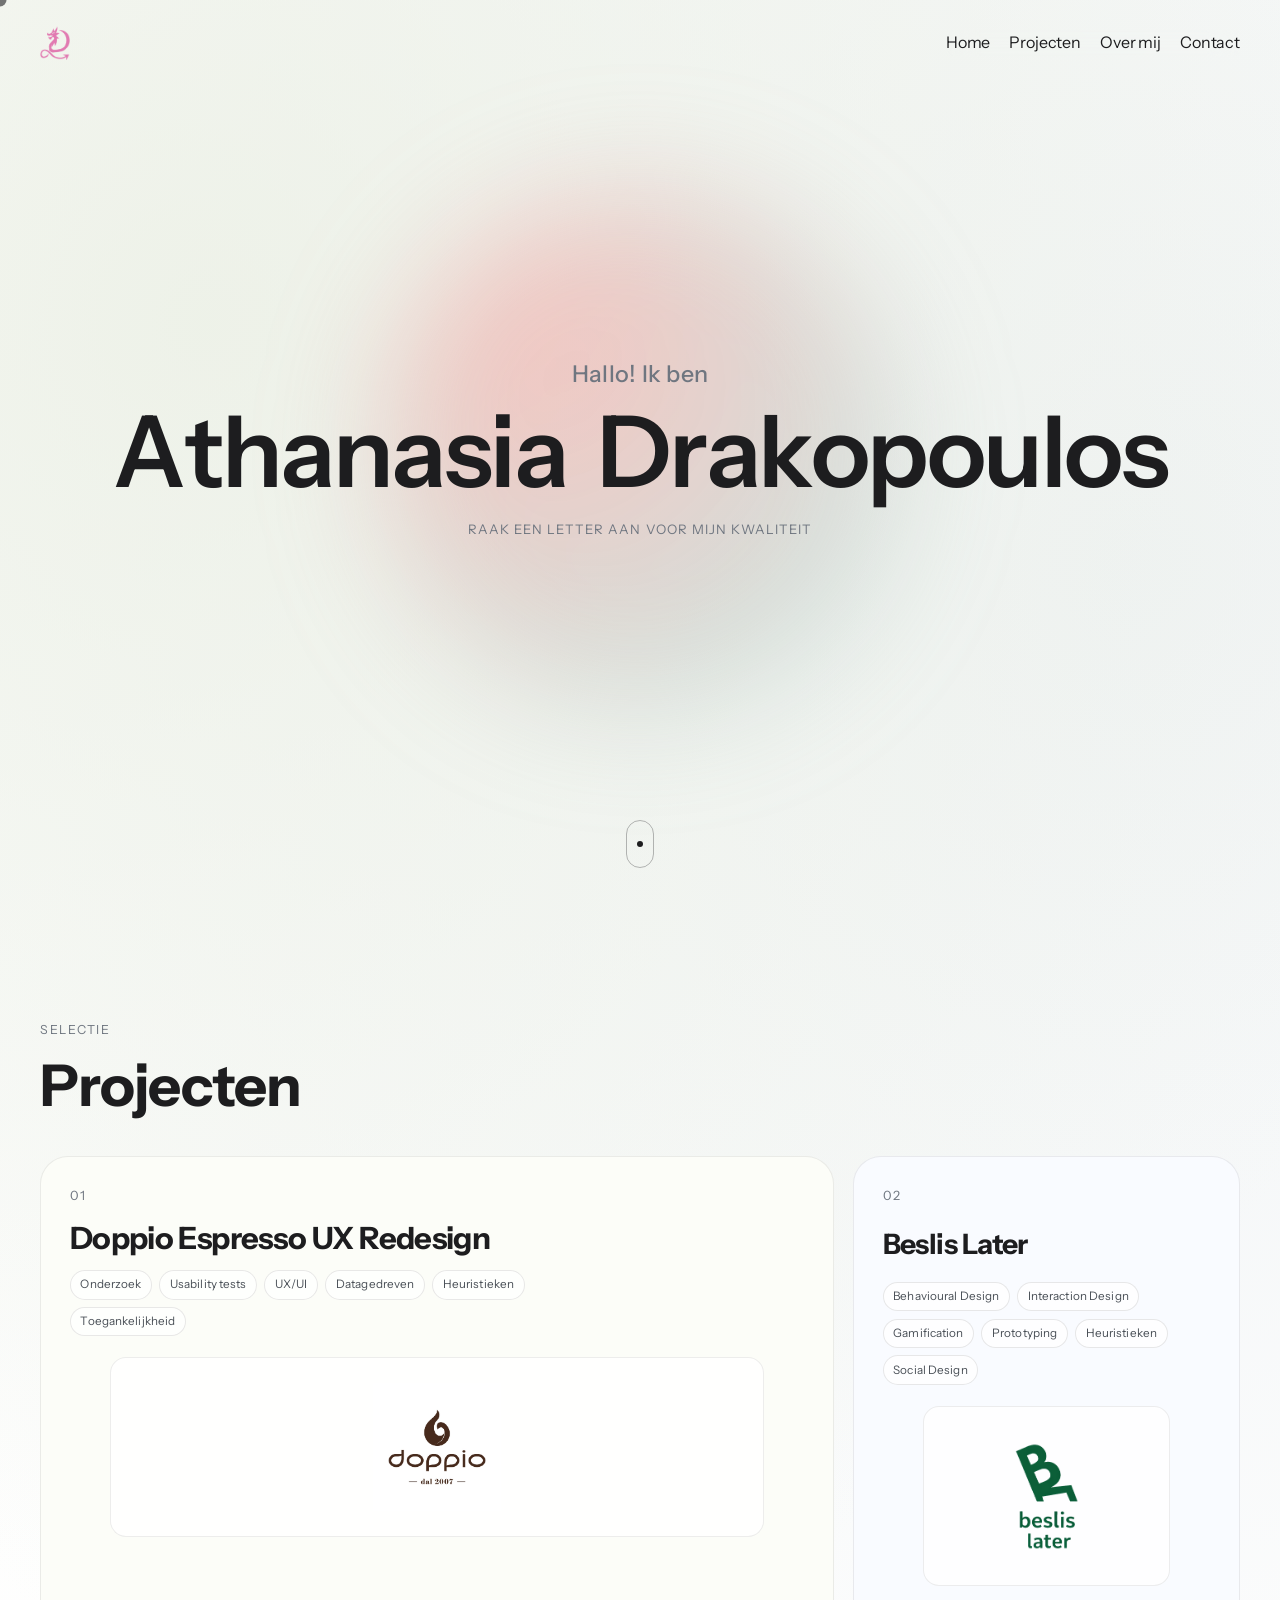
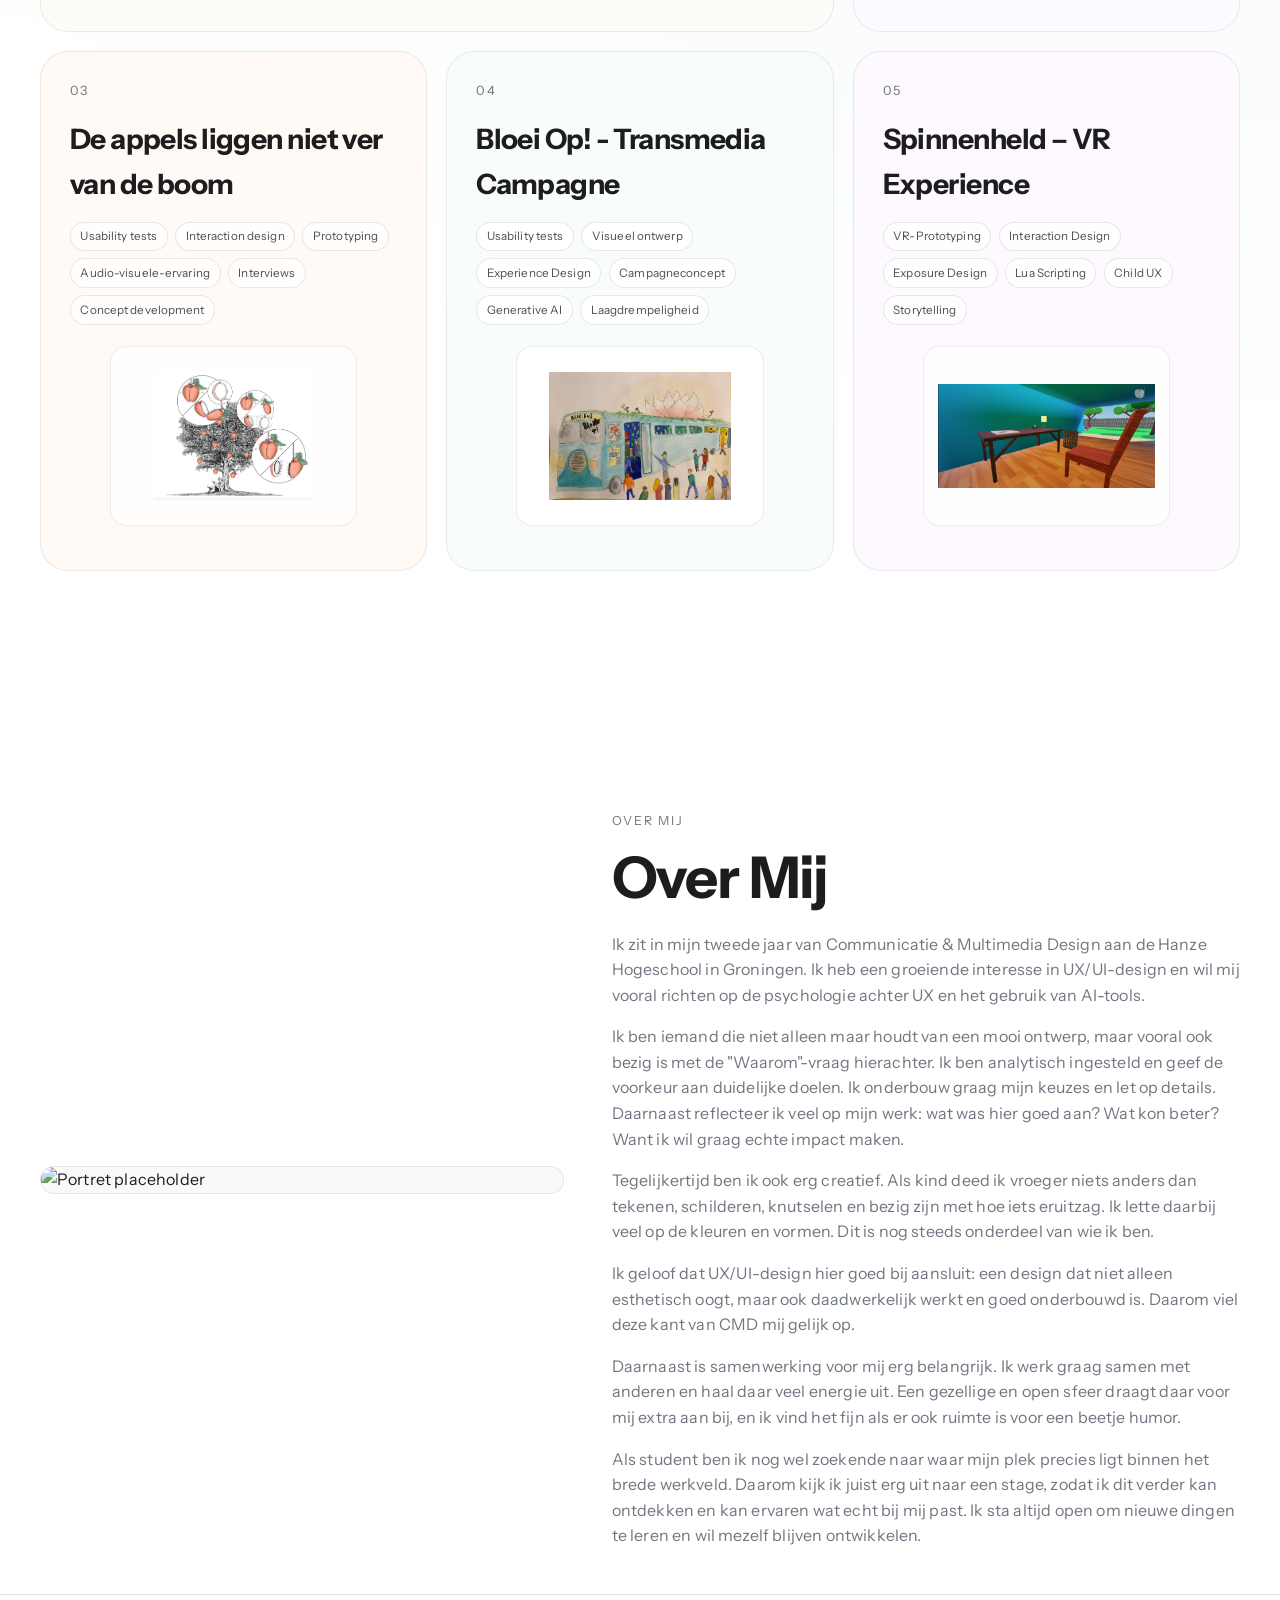
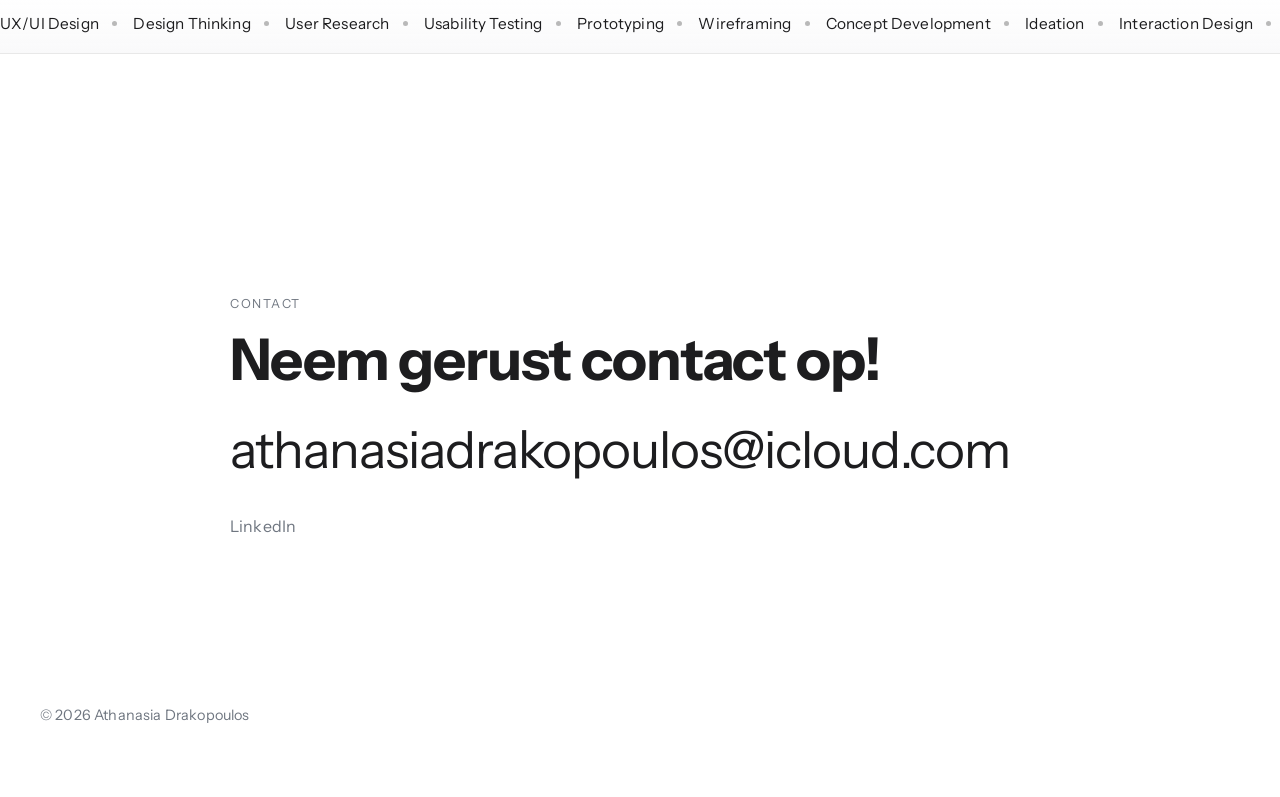
==== commit 35327618: "invul vakje weggehaald" ====
--- a/index.html
+++ b/index.html
@@ -329,28 +329,19 @@
           <h2 id="contact-title" class="section-title">
             Neem gerust contact op!
           </h2>
-          <a class="mail-link" href="mailto:hello@jouwdomein.com"
-            >a.drakopoulos@st.hanze.nl</a
+          <a class="mail-link" href="mailto:athanasiadrakopoulos@icloud.com"
+            >athanasiadrakopoulos@icloud.com</a
           >
 
           <div class="socials" aria-label="Social media links">
-            <a href="#" aria-label="LinkedIn">LinkedIn</a>
-            <a href="#" aria-label="Behance">Behance</a>
-            <a href="#" aria-label="GitHub">GitHub</a>
-          </div>
-
-          <form class="contact-form" aria-label="Contact formulier">
-            <label for="name">Naam</label>
-            <input id="name" name="name" type="text" autocomplete="name" />
-
-            <label for="email">Email</label>
-            <input id="email" name="email" type="email" autocomplete="email" />
-
-            <label for="message">Bericht</label>
-            <textarea id="message" name="message" rows="5"></textarea>
-
-            <button type="submit">Verstuur</button>
-          </form>
+            <a
+              href="https://linkedin.com/in/athanasiadrakopoulos"
+              aria-label="LinkedIn"
+              target="_blank"
+              rel="noopener noreferrer"
+              >LinkedIn</a
+            >
+          </div>
         </div>
       </section>
     </main>
--- a/css/styles.css
+++ b/css/styles.css
@@ -26,10 +26,26 @@
 body {
   margin: 0;
   min-height: 100%;
-  background: radial-gradient(circle at 16% 8%, rgba(233, 238, 225, 0.72), transparent 36%),
-    radial-gradient(circle at 88% 14%, rgba(231, 236, 238, 0.62), transparent 42%), var(--bg);
+  background:
+    radial-gradient(
+      circle at 16% 8%,
+      rgba(233, 238, 225, 0.72),
+      transparent 36%
+    ),
+    radial-gradient(
+      circle at 88% 14%,
+      rgba(231, 236, 238, 0.62),
+      transparent 42%
+    ),
+    var(--bg);
   color: var(--text);
-  font-family: "SF Pro Text", "Instrument Sans", -apple-system, BlinkMacSystemFont, "Segoe UI", Roboto,
+  font-family:
+    "SF Pro Text",
+    "Instrument Sans",
+    -apple-system,
+    BlinkMacSystemFont,
+    "Segoe UI",
+    Roboto,
     sans-serif;
   letter-spacing: 0.01em;
   line-height: 1.6;
@@ -65,7 +81,13 @@
 
 .section-title {
   margin: 0;
-  font-family: "SF Pro Display", "Instrument Sans", -apple-system, BlinkMacSystemFont, "Segoe UI", Roboto,
+  font-family:
+    "SF Pro Display",
+    "Instrument Sans",
+    -apple-system,
+    BlinkMacSystemFont,
+    "Segoe UI",
+    Roboto,
     sans-serif;
   letter-spacing: -0.02em;
   font-size: clamp(1.9rem, 4.7vw, 3.6rem);
@@ -81,7 +103,10 @@
   position: fixed;
   inset: 0 0 auto;
   z-index: 100;
-  transition: background-color 0.35s ease, border-color 0.35s ease, box-shadow 0.35s ease;
+  transition:
+    background-color 0.35s ease,
+    border-color 0.35s ease,
+    box-shadow 0.35s ease;
 }
 
 .site-header.scrolled {
@@ -127,7 +152,9 @@
   height: 2px;
   border-radius: 99px;
   background: var(--text);
-  transition: transform 0.28s ease, opacity 0.28s ease;
+  transition:
+    transform 0.28s ease,
+    opacity 0.28s ease;
 }
 
 .menu-toggle[aria-expanded="true"] span:nth-child(1) {
@@ -158,7 +185,10 @@
   opacity: 0;
   visibility: hidden;
   transform: translateY(-7px);
-  transition: opacity 0.2s ease, transform 0.2s ease, visibility 0.2s ease;
+  transition:
+    opacity 0.2s ease,
+    transform 0.2s ease,
+    visibility 0.2s ease;
 }
 
 .site-nav.is-open {
@@ -204,7 +234,13 @@
 }
 
 .hero-greeting {
-  font-family: "SF Pro Display", "Instrument Sans", -apple-system, BlinkMacSystemFont, "Segoe UI", Roboto,
+  font-family:
+    "SF Pro Display",
+    "Instrument Sans",
+    -apple-system,
+    BlinkMacSystemFont,
+    "Segoe UI",
+    Roboto,
     sans-serif;
   font-size: clamp(1.05rem, 2vw, 1.45rem);
   font-weight: 500;
@@ -218,7 +254,13 @@
   flex-wrap: wrap;
   justify-content: center;
   gap: 0.01em;
-  font-family: "SF Pro Display", "Instrument Sans", -apple-system, BlinkMacSystemFont, "Segoe UI", Roboto,
+  font-family:
+    "SF Pro Display",
+    "Instrument Sans",
+    -apple-system,
+    BlinkMacSystemFont,
+    "Segoe UI",
+    Roboto,
     sans-serif;
   font-size: clamp(2.3rem, 8vw, 5.8rem);
   font-weight: 600;
@@ -238,7 +280,10 @@
   line-height: inherit;
   letter-spacing: inherit;
   cursor: pointer;
-  transition: transform 240ms ease, color 240ms ease, text-shadow 280ms ease;
+  transition:
+    transform 240ms ease,
+    color 240ms ease,
+    text-shadow 280ms ease;
 }
 
 .hero-name .name-letter.space {
@@ -263,7 +308,9 @@
   white-space: nowrap;
   opacity: 0;
   pointer-events: none;
-  transition: opacity 200ms ease, transform 200ms ease;
+  transition:
+    opacity 200ms ease,
+    transform 200ms ease;
   box-shadow: 0 12px 30px rgba(29, 29, 31, 0.08);
 }
 
@@ -298,7 +345,11 @@
   width: min(42vw, 520px);
   aspect-ratio: 1;
   border-radius: 50%;
-  background: radial-gradient(circle at 30% 30%, rgba(255, 107, 107, 0.34), rgba(78, 205, 196, 0.24));
+  background: radial-gradient(
+    circle at 30% 30%,
+    rgba(255, 107, 107, 0.34),
+    rgba(78, 205, 196, 0.24)
+  );
   filter: blur(60px);
   transform: translate(-50%, -50%);
   z-index: 1;
@@ -343,15 +394,22 @@
   text-decoration: none;
   overflow: hidden;
   isolation: isolate;
-  transition: transform 0.4s var(--ease-out), box-shadow 0.4s var(--ease-out),
-    background-image 0.4s var(--ease-out), background-color 0.4s var(--ease-out);
+  transition:
+    transform 0.4s var(--ease-out),
+    box-shadow 0.4s var(--ease-out),
+    background-image 0.4s var(--ease-out),
+    background-color 0.4s var(--ease-out);
 }
 
 .project-card::before {
   content: "";
   position: absolute;
   inset: 0;
-  background: linear-gradient(135deg, rgba(255, 255, 255, 0.88), rgba(255, 230, 109, 0.16));
+  background: linear-gradient(
+    135deg,
+    rgba(255, 255, 255, 0.88),
+    rgba(255, 230, 109, 0.16)
+  );
   opacity: 0;
   transition: opacity 0.35s ease;
 }
@@ -388,7 +446,9 @@
   font-weight: 600;
   opacity: 0;
   transform: translateY(10px);
-  transition: opacity 0.28s ease, transform 0.28s ease;
+  transition:
+    opacity 0.28s ease,
+    transform 0.28s ease;
 }
 
 .project-cta::after {
@@ -445,7 +505,9 @@
   max-width: 100%;
   max-height: clamp(72px, 10vw, 130px);
   object-fit: contain;
-  transition: transform 320ms var(--ease-out), opacity 240ms ease;
+  transition:
+    transform 320ms var(--ease-out),
+    opacity 240ms ease;
 }
 
 .project-preview-overlay {
@@ -553,7 +615,11 @@
   margin-top: 2.8rem;
   border-top: 1px solid rgba(29, 29, 31, 0.1);
   border-bottom: 1px solid rgba(29, 29, 31, 0.1);
-  background: linear-gradient(180deg, rgba(255, 255, 255, 0.8), rgba(245, 245, 247, 0.55));
+  background: linear-gradient(
+    180deg,
+    rgba(255, 255, 255, 0.8),
+    rgba(245, 245, 247, 0.55)
+  );
   overflow: hidden;
 }
 
@@ -638,49 +704,6 @@
   color: var(--text);
 }
 
-.contact-form {
-  margin-top: 2rem;
-  display: grid;
-  gap: 0.6rem;
-  max-width: 620px;
-}
-
-.contact-form label {
-  font-size: 0.88rem;
-  color: var(--text-muted);
-}
-
-.contact-form input,
-.contact-form textarea {
-  width: 100%;
-  border: 1px solid var(--border);
-  border-radius: 14px;
-  padding: 0.86rem 1rem;
-  font: inherit;
-  color: var(--text);
-  background: rgba(255, 255, 255, 0.7);
-}
-
-.contact-form button {
-  margin-top: 0.8rem;
-  width: fit-content;
-  border: 0;
-  border-radius: 999px;
-  padding: 0.76rem 1.2rem;
-  background: var(--text);
-  color: #fff;
-  font: inherit;
-  letter-spacing: 0.01em;
-  cursor: pointer;
-  transition: transform 0.2s ease, background-color 0.2s ease;
-}
-
-.contact-form button:hover,
-.contact-form button:focus-visible {
-  transform: translateY(-1px);
-  background: #000;
-}
-
 .site-footer {
   padding: 30px 0 56px;
   color: var(--text-muted);
@@ -688,8 +711,18 @@
 }
 
 .case-page {
-  background: radial-gradient(circle at 8% 12%, rgba(235, 240, 228, 0.76), transparent 38%),
-    radial-gradient(circle at 92% 12%, rgba(230, 236, 238, 0.65), transparent 40%), #fcfcfb;
+  background:
+    radial-gradient(
+      circle at 8% 12%,
+      rgba(235, 240, 228, 0.76),
+      transparent 38%
+    ),
+    radial-gradient(
+      circle at 92% 12%,
+      rgba(230, 236, 238, 0.65),
+      transparent 40%
+    ),
+    #fcfcfb;
 }
 
 .case-hero {
@@ -736,7 +769,9 @@
   text-decoration: none;
   font-size: 0.92rem;
   letter-spacing: -0.01em;
-  transition: color 220ms ease, transform 220ms ease;
+  transition:
+    color 220ms ease,
+    transform 220ms ease;
 }
 
 .case-side-nav a::before {
@@ -785,7 +820,9 @@
 .js .case-block .stagger-item {
   opacity: 0;
   transform: translateY(12px);
-  transition: opacity 520ms var(--ease-out), transform 520ms var(--ease-out);
+  transition:
+    opacity 520ms var(--ease-out),
+    transform 520ms var(--ease-out);
   transition-delay: var(--stagger-delay, 0ms);
 }
 
@@ -928,7 +965,9 @@
   flex: 0 0 clamp(430px, 62vw, 820px);
   opacity: 0.52;
   transform: scale(0.9);
-  transition: transform 360ms ease, opacity 360ms ease;
+  transition:
+    transform 360ms ease,
+    opacity 360ms ease;
 }
 
 .metrics-carousel__slide.is-active {
@@ -962,7 +1001,9 @@
   font-size: 0.9rem;
   font-weight: 600;
   cursor: pointer;
-  transition: transform 180ms ease, box-shadow 180ms ease;
+  transition:
+    transform 180ms ease,
+    box-shadow 180ms ease;
 }
 
 .metrics-carousel__nav:hover,
@@ -1024,7 +1065,9 @@
   background: var(--card-bg);
   padding: 0.6rem;
   display: block;
-  transition: transform 220ms ease, box-shadow 220ms ease;
+  transition:
+    transform 220ms ease,
+    box-shadow 220ms ease;
 }
 
 .metrics-strip__item:hover img {
@@ -1337,7 +1380,11 @@
   border-radius: 14px;
   min-height: 170px;
   border: 1px dashed rgba(29, 29, 31, 0.2);
-  background: linear-gradient(135deg, rgba(255, 230, 109, 0.2), rgba(78, 205, 196, 0.18));
+  background: linear-gradient(
+    135deg,
+    rgba(255, 230, 109, 0.2),
+    rgba(78, 205, 196, 0.18)
+  );
 }
 
 .results-media {
@@ -1406,7 +1453,9 @@
   background: rgba(15, 15, 17, 0.9);
   opacity: 0;
   visibility: hidden;
-  transition: opacity 0.25s ease, visibility 0.25s ease;
+  transition:
+    opacity 0.25s ease,
+    visibility 0.25s ease;
 }
 
 .lightbox.is-open {
@@ -1457,7 +1506,9 @@
 .js .reveal {
   opacity: 0;
   transform: translateY(24px);
-  transition: opacity 0.7s var(--ease-out), transform 0.7s var(--ease-out);
+  transition:
+    opacity 0.7s var(--ease-out),
+    transform 0.7s var(--ease-out);
 }
 
 .js .reveal.in-view {
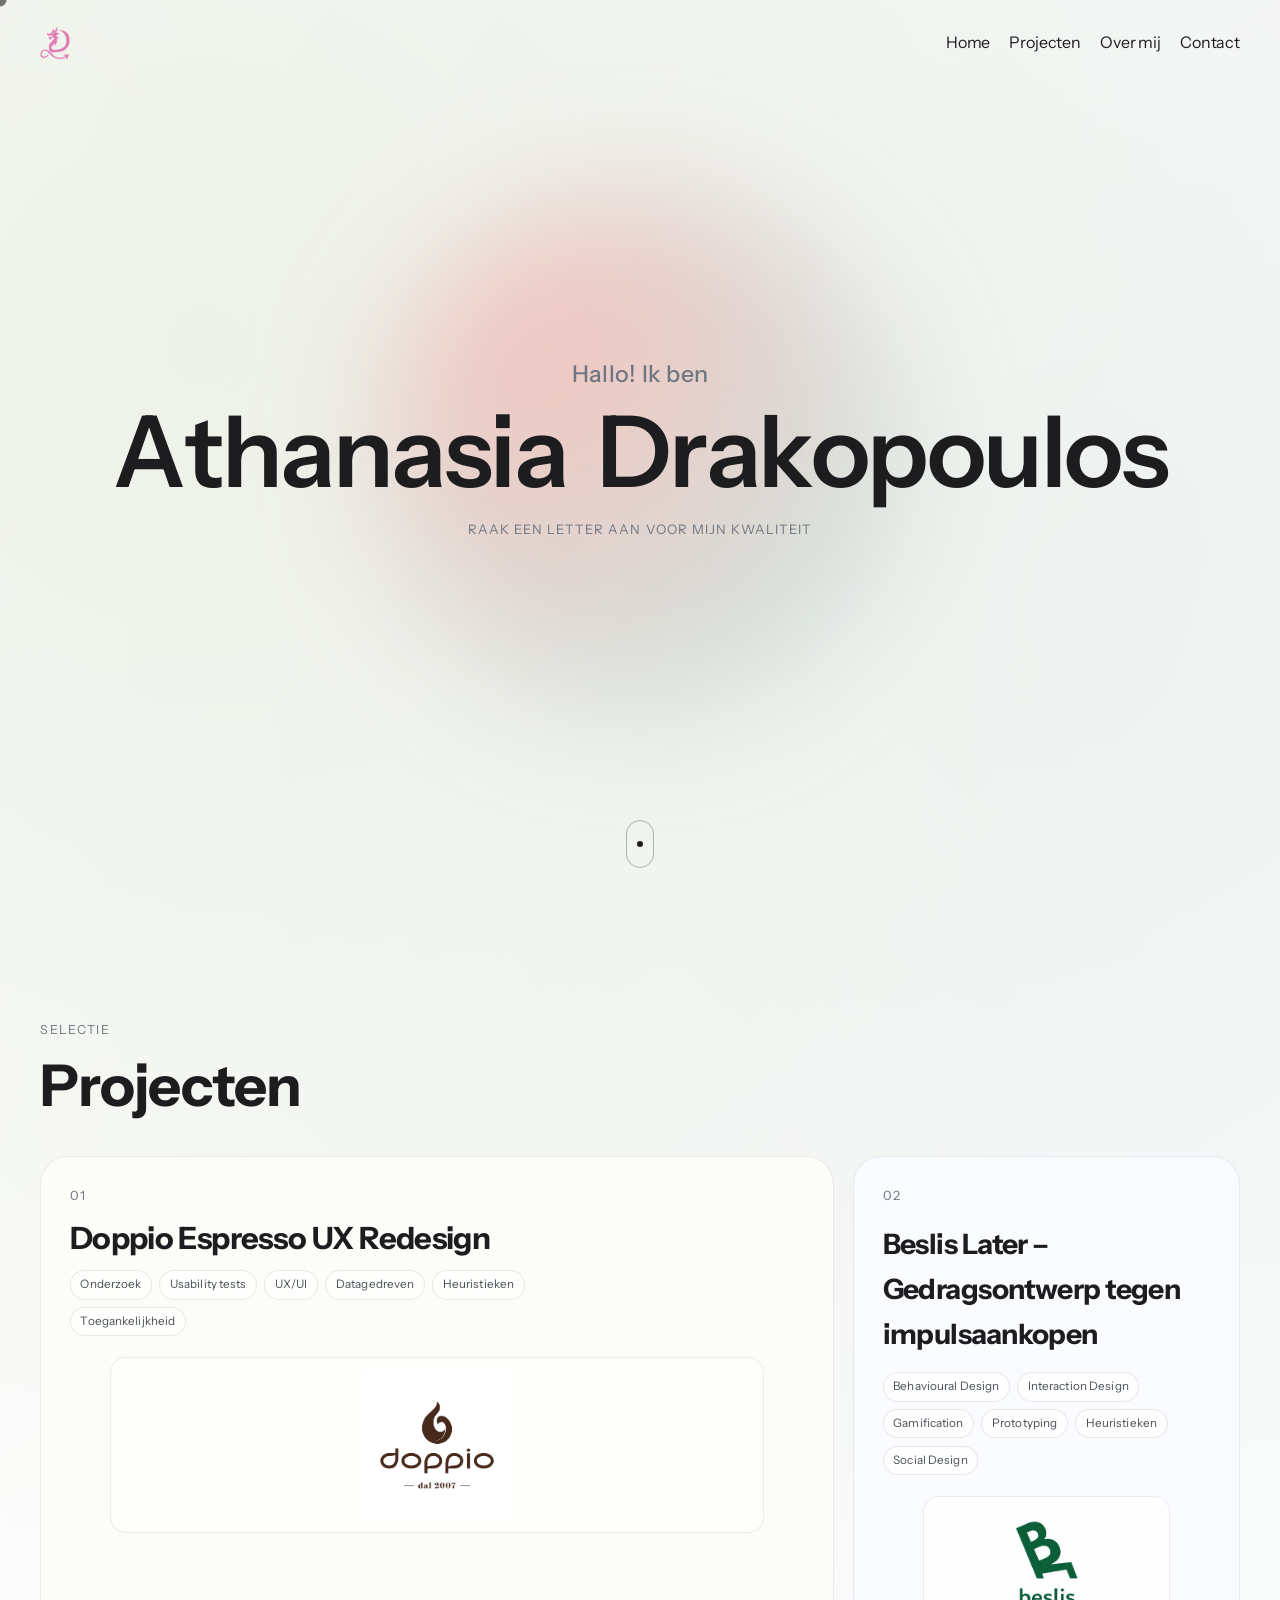
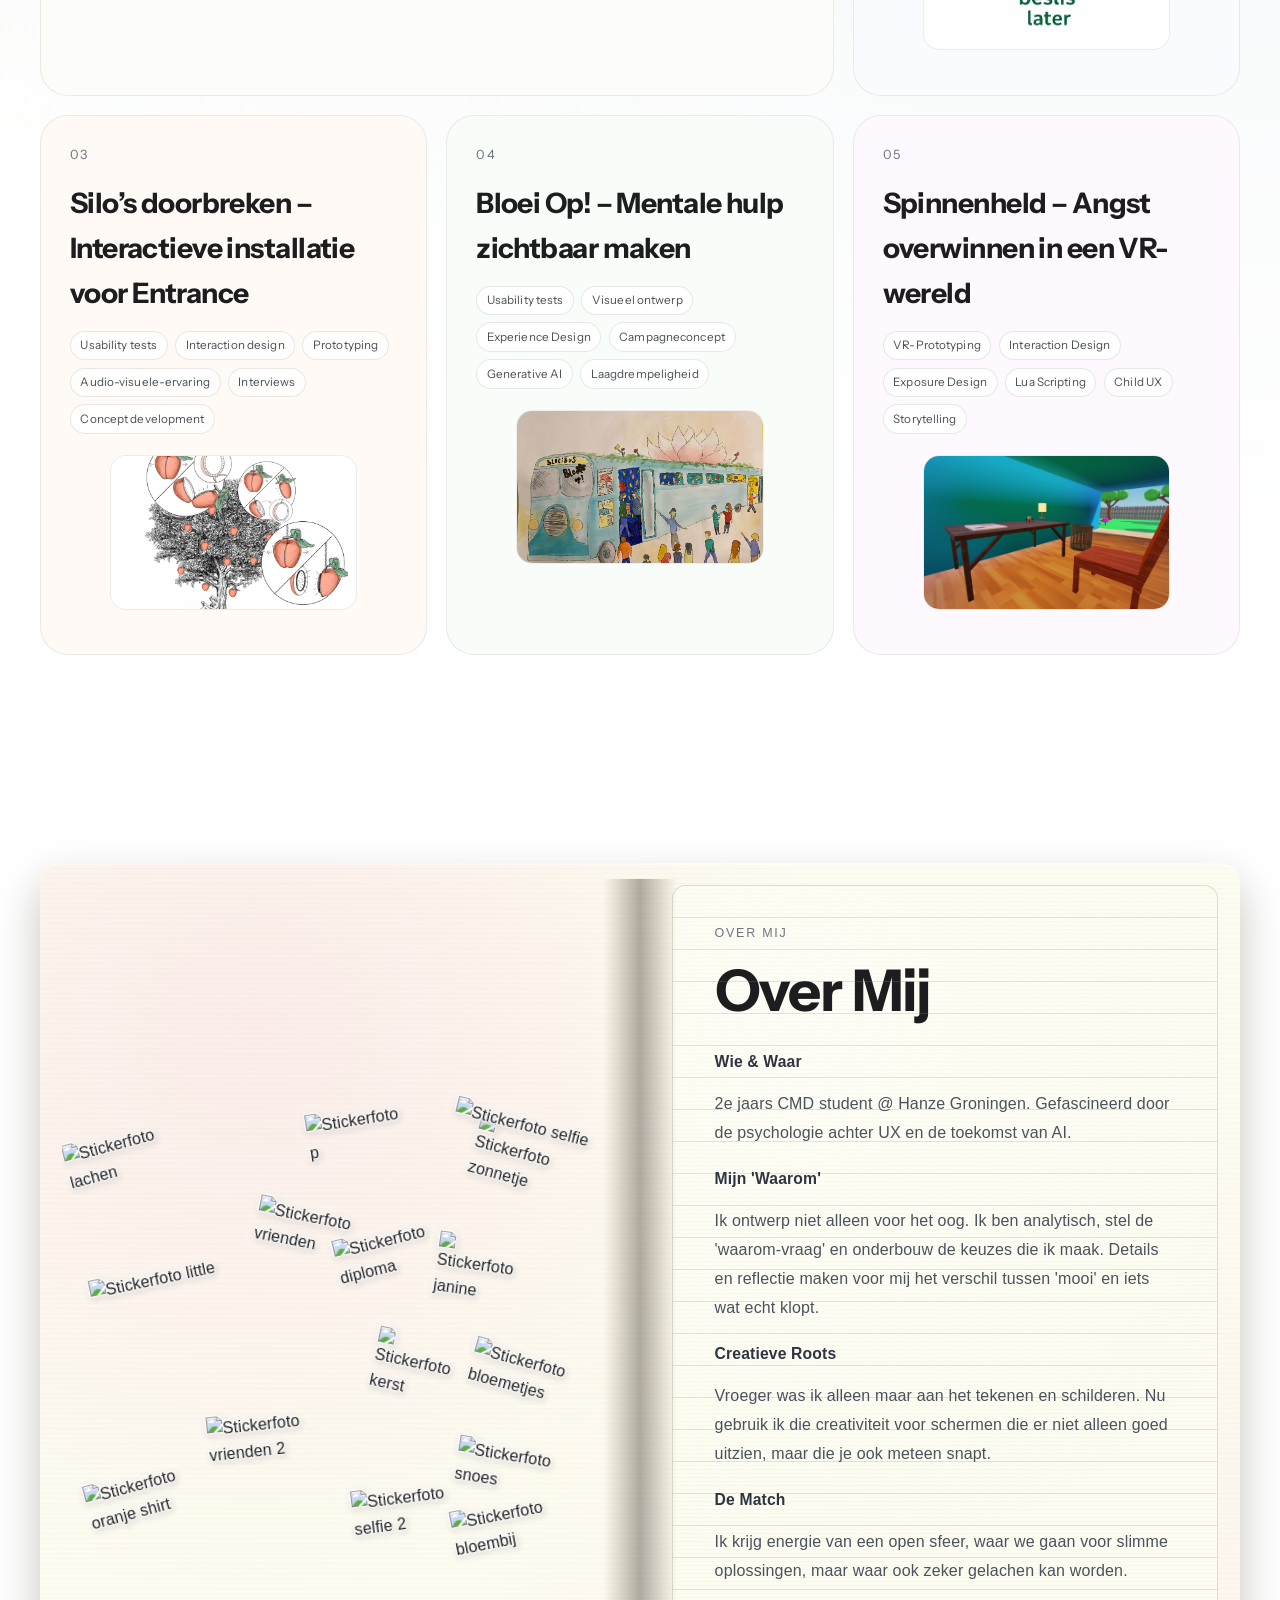
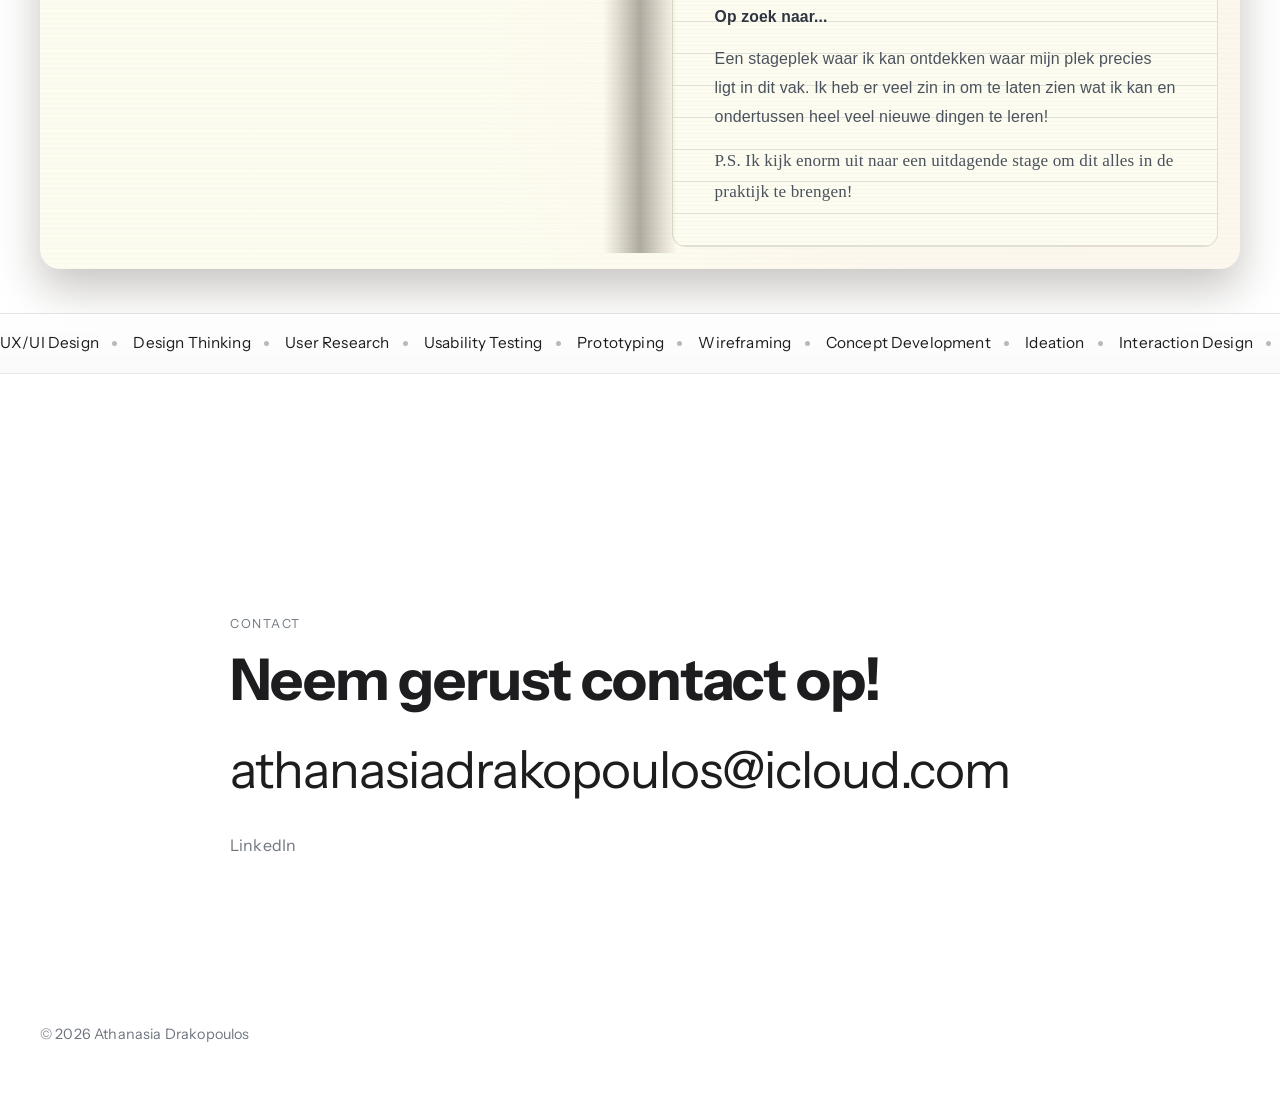
==== commit 2498440d: "Save current portfolio state" ====
--- a/index.html
+++ b/index.html
@@ -122,7 +122,7 @@
               aria-label="Bekijk project 2 case study"
             >
               <p class="project-index">02</p>
-              <h3>Beslis Later</h3>
+              <h3>Beslis Later – Gedragsontwerp tegen impulsaankopen</h3>
               <ul class="project-keywords" aria-label="Project kernwoorden">
                 <li>Behavioural Design</li>
                 <li>Interaction Design</li>
@@ -146,7 +146,9 @@
               aria-label="Bekijk project 3 case study"
             >
               <p class="project-index">03</p>
-              <h3>De appels liggen niet ver van de boom</h3>
+              <h3>
+                Silo’s doorbreken – Interactieve installatie voor Entrance
+              </h3>
               <ul class="project-keywords" aria-label="Project kernwoorden">
                 <li>Usability tests</li>
                 <li>Interaction design</li>
@@ -170,7 +172,7 @@
               aria-label="Bekijk project 4 case study"
             >
               <p class="project-index">04</p>
-              <h3>Bloei Op! - Transmedia Campagne</h3>
+              <h3>Bloei Op! – Mentale hulp zichtbaar maken</h3>
               <ul class="project-keywords" aria-label="Project kernwoorden">
                 <li>Usability tests</li>
                 <li>Visueel ontwerp</li>
@@ -194,7 +196,7 @@
               aria-label="Bekijk project 5 case study"
             >
               <p class="project-index">05</p>
-              <h3>Spinnenheld – VR Experience</h3>
+              <h3>Spinnenheld – Angst overwinnen in een VR-wereld</h3>
               <ul class="project-keywords" aria-label="Project kernwoorden">
                 <li>VR-Prototyping</li>
                 <li>Interaction Design</li>
@@ -221,55 +223,129 @@
         aria-labelledby="about-title"
       >
         <div class="container about-grid">
-          <div class="about-image reveal">
-            <img
-              src="assets/images/portrait.svg"
-              alt="Portret placeholder"
-              loading="lazy"
-            />
+          <div class="about-page about-page-left reveal" aria-hidden="true">
+            <div class="about-stickers">
+              <figure class="sticker sticker-a">
+                <img src="lachen.png" alt="Stickerfoto lachen" loading="lazy" />
+              </figure>
+              <figure class="sticker sticker-b">
+                <img src="selfie.png" alt="Stickerfoto selfie" loading="lazy" />
+              </figure>
+              <figure class="sticker sticker-c">
+                <img src="little.png" alt="Stickerfoto little" loading="lazy" />
+              </figure>
+              <figure class="sticker sticker-d">
+                <img
+                  src="bloemetjes.png"
+                  alt="Stickerfoto bloemetjes"
+                  loading="lazy"
+                />
+              </figure>
+              <figure class="sticker sticker-e">
+                <img
+                  src="oranje shirt.png"
+                  alt="Stickerfoto oranje shirt"
+                  loading="lazy"
+                />
+              </figure>
+              <figure class="sticker sticker-f">
+                <img
+                  src="vrienden.png"
+                  alt="Stickerfoto vrienden"
+                  loading="lazy"
+                />
+              </figure>
+              <figure class="sticker sticker-g">
+                <img
+                  src="vrienden 2.png"
+                  alt="Stickerfoto vrienden 2"
+                  loading="lazy"
+                />
+              </figure>
+              <figure class="sticker sticker-h">
+                <img src="snoes.png" alt="Stickerfoto snoes" loading="lazy" />
+              </figure>
+              <figure class="sticker sticker-i">
+                <img src="p.png" alt="Stickerfoto p" loading="lazy" />
+              </figure>
+              <figure class="sticker sticker-j">
+                <img src="kerst.png" alt="Stickerfoto kerst" loading="lazy" />
+              </figure>
+              <figure class="sticker sticker-k">
+                <img
+                  src="diploma.png"
+                  alt="Stickerfoto diploma"
+                  loading="lazy"
+                />
+              </figure>
+              <figure class="sticker sticker-l">
+                <img src="janine.png" alt="Stickerfoto janine" loading="lazy" />
+              </figure>
+              <figure class="sticker sticker-m">
+                <img
+                  src="selfie2.png"
+                  alt="Stickerfoto selfie 2"
+                  loading="lazy"
+                />
+              </figure>
+              <figure class="sticker sticker-n">
+                <img
+                  src="zonnetje.png"
+                  alt="Stickerfoto zonnetje"
+                  loading="lazy"
+                />
+              </figure>
+              <figure class="sticker sticker-o">
+                <img
+                  src="bloembij.png"
+                  alt="Stickerfoto bloembij"
+                  loading="lazy"
+                />
+              </figure>
+            </div>
           </div>
 
-          <div class="about-content reveal">
+          <div class="about-page about-page-right about-content reveal">
             <p class="eyebrow">Over mij</p>
             <h2 id="about-title" class="section-title">Over Mij</h2>
             <div class="about-copy">
+              <h3>Wie &amp; Waar</h3>
               <p>
-                Ik zit in mijn tweede jaar van Communicatie &amp; Multimedia
-                Design aan de Hanze Hogeschool in Groningen. Ik heb een
-                groeiende interesse in UX/UI-design en wil mij vooral richten op
-                de psychologie achter UX en het gebruik van AI-tools.
-              </p>
+                2e jaars CMD student @ Hanze Groningen. Gefascineerd door de
+                psychologie achter UX en de toekomst van AI.
+              </p>
+
+              <h3>Mijn 'Waarom'</h3>
               <p>
-                Ik ben iemand die niet alleen maar houdt van een mooi ontwerp,
-                maar vooral ook bezig is met de "Waarom"-vraag hierachter. Ik
-                ben analytisch ingesteld en geef de voorkeur aan duidelijke
-                doelen. Ik onderbouw graag mijn keuzes en let op details.
-                Daarnaast reflecteer ik veel op mijn werk: wat was hier goed
-                aan? Wat kon beter? Want ik wil graag echte impact maken.
-              </p>
+                Ik ontwerp niet alleen voor het oog. Ik ben analytisch, stel de
+                'waarom-vraag' en onderbouw de keuzes die ik maak. Details en
+                reflectie maken voor mij het verschil tussen 'mooi' en iets wat
+                echt klopt.
+              </p>
+
+              <h3>Creatieve Roots</h3>
               <p>
-                Tegelijkertijd ben ik ook erg creatief. Als kind deed ik vroeger
-                niets anders dan tekenen, schilderen, knutselen en bezig zijn
-                met hoe iets eruitzag. Ik lette daarbij veel op de kleuren en
-                vormen. Dit is nog steeds onderdeel van wie ik ben.
-              </p>
+                Vroeger was ik alleen maar aan het tekenen en schilderen. Nu
+                gebruik ik die creativiteit voor schermen die er niet alleen
+                goed uitzien, maar die je ook meteen snapt.
+              </p>
+
+              <h3>De Match</h3>
               <p>
-                Ik geloof dat UX/UI-design hier goed bij aansluit: een design
-                dat niet alleen esthetisch oogt, maar ook daadwerkelijk werkt en
-                goed onderbouwd is. Daarom viel deze kant van CMD mij gelijk op.
-              </p>
+                Ik krijg energie van een open sfeer, waar we gaan voor slimme
+                oplossingen, maar waar ook zeker gelachen kan worden.
+              </p>
+
+              <h3>Op zoek naar...</h3>
               <p>
-                Daarnaast is samenwerking voor mij erg belangrijk. Ik werk graag
-                samen met anderen en haal daar veel energie uit. Een gezellige
-                en open sfeer draagt daar voor mij extra aan bij, en ik vind het
-                fijn als er ook ruimte is voor een beetje humor.
-              </p>
-              <p>
-                Als student ben ik nog wel zoekende naar waar mijn plek precies
-                ligt binnen het brede werkveld. Daarom kijk ik juist erg uit
-                naar een stage, zodat ik dit verder kan ontdekken en kan ervaren
-                wat echt bij mij past. Ik sta altijd open om nieuwe dingen te
-                leren en wil mezelf blijven ontwikkelen.
+                Een stageplek waar ik kan ontdekken waar mijn plek precies ligt
+                in dit vak. Ik heb er veel zin in om te laten zien wat ik kan en
+                ondertussen heel veel nieuwe dingen te leren!
+              </p>
+
+              <p class="about-ps">
+                P.S. Ik kijk enorm uit naar een uitdagende stage om dit alles in
+                de praktijk te brengen!
               </p>
             </div>
           </div>
--- a/css/styles.css
+++ b/css/styles.css
@@ -488,7 +488,7 @@
   border-radius: 16px;
   overflow: hidden;
   border: 1px solid rgba(29, 29, 31, 0.08);
-  background: rgba(255, 255, 255, 0.78);
+  background: rgba(255, 255, 255, 0.72);
   min-height: clamp(120px, 16vw, 180px);
   display: grid;
   place-items: center;
@@ -502,12 +502,54 @@
 }
 
 .project-preview-media img {
+  display: block;
   max-width: 100%;
   max-height: clamp(72px, 10vw, 130px);
   object-fit: contain;
   transition:
     transform 320ms var(--ease-out),
     opacity 240ms ease;
+}
+
+.project-1 .project-preview-media,
+.project-2 .project-preview-media {
+  min-height: 0;
+  padding: 0.75rem;
+}
+
+.project-3 .project-preview-media,
+.project-4 .project-preview-media,
+.project-5 .project-preview-media {
+  min-height: 0;
+  aspect-ratio: 16 / 10;
+  display: block;
+  padding: 0;
+  position: relative;
+}
+
+.project-1 .project-preview-media img {
+  max-height: clamp(90px, 12vw, 150px);
+}
+
+.project-3 .project-preview-media picture,
+.project-3 .project-preview-media img,
+.project-4 .project-preview-media picture,
+.project-4 .project-preview-media img,
+.project-5 .project-preview-media picture,
+.project-5 .project-preview-media img {
+  width: 100%;
+  height: 100%;
+}
+
+.project-3 .project-preview-media img,
+.project-4 .project-preview-media img,
+.project-5 .project-preview-media img {
+  position: absolute;
+  inset: 0;
+  max-width: none;
+  max-height: none;
+  object-fit: cover;
+  object-position: center;
 }
 
 .project-preview-overlay {
@@ -584,31 +626,358 @@
 
 .about-grid {
   display: grid;
-  gap: 2rem;
-}
-
-.about-image {
-  border-radius: var(--radius-lg);
+  grid-template-columns: 1fr;
+  gap: 0;
+  position: relative;
+  padding: 1.25rem;
+  margin-top: -1.4rem;
+  margin-bottom: 1.2rem;
+  border-radius: 20px;
+  background:
+    radial-gradient(
+      circle at 18% 16%,
+      rgba(243, 173, 206, 0.2),
+      rgba(243, 173, 206, 0) 44%
+    ),
+    radial-gradient(
+      circle at 84% 78%,
+      rgba(247, 201, 222, 0.16),
+      rgba(247, 201, 222, 0) 45%
+    ),
+    repeating-linear-gradient(
+      0deg,
+      rgba(133, 112, 70, 0.032),
+      rgba(133, 112, 70, 0.032) 1px,
+      rgba(0, 0, 0, 0) 1px,
+      rgba(0, 0, 0, 0) 5px
+    ),
+    #fdfcf0;
+  box-shadow:
+    0 20px 44px rgba(38, 31, 18, 0.26),
+    0 2px 0 rgba(255, 255, 255, 0.5) inset;
+  font-family:
+    -apple-system, BlinkMacSystemFont, "SF Pro Text", "SF Pro Display", Inter,
+    "Helvetica Neue", Helvetica, Arial, sans-serif;
+}
+
+.about-grid::before {
+  content: "";
+  position: absolute;
+  top: 1rem;
+  bottom: 1rem;
+  left: 50%;
+  width: 74px;
+  transform: translateX(-50%);
+  pointer-events: none;
+  z-index: 3;
+  background: linear-gradient(
+    90deg,
+    rgba(64, 49, 23, 0),
+    rgba(64, 49, 23, 0.13) 18%,
+    rgba(25, 17, 8, 0.34) 50%,
+    rgba(64, 49, 23, 0.13) 82%,
+    rgba(64, 49, 23, 0)
+  );
+}
+
+.about-page {
+  min-width: 0;
+  border-radius: 14px;
   overflow: hidden;
-  border: 1px solid var(--border);
-  background: #f9f9fa;
+  border: 1px solid rgba(97, 83, 51, 0.18);
+  background:
+    radial-gradient(
+      circle at 24% 14%,
+      rgba(255, 255, 255, 0.36),
+      rgba(255, 255, 255, 0) 58%
+    ),
+    repeating-linear-gradient(
+      0deg,
+      rgba(128, 112, 83, 0.03),
+      rgba(128, 112, 83, 0.03) 1px,
+      rgba(0, 0, 0, 0) 1px,
+      rgba(0, 0, 0, 0) 4px
+    ),
+    #fdfcf0;
+}
+
+.about-page-left {
+  position: relative;
+  min-height: 430px;
+  margin-bottom: 0.8rem;
+  border: 0;
+  background: transparent;
+  overflow: hidden;
+}
+
+.about-stickers {
+  position: absolute;
+  inset: 0;
+  z-index: 6;
+  pointer-events: none;
+}
+
+.sticker {
+  position: absolute;
+  margin: 0;
+  width: 33%;
+  aspect-ratio: 4 / 5;
+  background: transparent;
+  border: 0;
+  outline: 0;
+  padding: 0;
+  overflow: visible;
+  isolation: isolate;
+  filter: none;
+}
+
+.sticker::before {
+  content: none;
+}
+
+.sticker::after {
+  content: none;
+}
+
+.sticker-a {
+  --sticker-shape: polygon(
+    14% 2%,
+    86% 4%,
+    98% 22%,
+    95% 84%,
+    76% 98%,
+    20% 96%,
+    2% 79%,
+    4% 19%
+  );
+  z-index: 3;
+  width: 22%;
+  top: 6%;
+  left: 3%;
+  transform: rotate(-15deg);
+}
+
+.sticker-b {
+  --sticker-shape: polygon(
+    10% 6%,
+    78% 2%,
+    98% 18%,
+    96% 86%,
+    84% 98%,
+    24% 95%,
+    3% 72%,
+    2% 21%
+  );
+  z-index: 6;
+  width: 29%;
+  top: 3%;
+  right: 3%;
+  transform: rotate(14deg);
+}
+
+.sticker-c {
+  --sticker-shape: polygon(
+    16% 1%,
+    82% 5%,
+    97% 28%,
+    92% 88%,
+    72% 100%,
+    22% 95%,
+    1% 74%,
+    5% 20%
+  );
+  z-index: 8;
+  width: 36%;
+  top: 30%;
+  left: 9%;
+  transform: rotate(-12deg);
+}
+
+.sticker-d {
+  --sticker-shape: polygon(
+    12% 5%,
+    84% 3%,
+    98% 24%,
+    94% 82%,
+    78% 97%,
+    26% 99%,
+    4% 78%,
+    2% 22%
+  );
+  z-index: 4;
+  width: 24%;
+  top: 47%;
+  right: 4%;
+  transform: rotate(15deg);
+}
+
+.sticker-e {
+  --sticker-shape: polygon(
+    18% 4%,
+    84% 2%,
+    100% 26%,
+    93% 87%,
+    68% 100%,
+    20% 93%,
+    0 70%,
+    5% 18%
+  );
+  z-index: 7;
+  width: 23%;
+  bottom: 2%;
+  left: 7%;
+  transform: rotate(-15deg);
+}
+
+.sticker-f {
+  z-index: 5;
+  width: 21%;
+  top: 20%;
+  left: 34%;
+  transform: rotate(11deg);
+}
+
+.sticker-g {
+  z-index: 9;
+  width: 28%;
+  top: 58%;
+  left: 28%;
+  transform: rotate(-6deg);
+}
+
+.sticker-h {
+  z-index: 2;
+  width: 19%;
+  top: 64%;
+  right: 10%;
+  transform: rotate(9deg);
+}
+
+.sticker-i {
+  z-index: 5;
+  width: 18%;
+  top: 2%;
+  left: 46%;
+  transform: rotate(-9deg);
+}
+
+.sticker-j {
+  z-index: 10;
+  width: 17%;
+  top: 44%;
+  left: 56%;
+  right: auto;
+  transform: rotate(12deg);
+}
+
+.sticker-k {
+  z-index: 4;
+  width: 20%;
+  top: 24%;
+  left: 52%;
+  transform: rotate(-14deg);
+}
+
+.sticker-l {
+  z-index: 11;
+  width: 16%;
+  top: 26%;
+  left: 68%;
+  transform: rotate(8deg);
+}
+
+.sticker-m {
+  z-index: 6;
+  width: 18%;
+  top: 72%;
+  left: 54%;
+  transform: rotate(-7deg);
+}
+
+.sticker-n {
+  z-index: 3;
+  width: 17%;
+  top: 5%;
+  left: 74%;
+  transform: rotate(15deg);
+}
+
+.sticker-o {
+  z-index: 8;
+  width: 19%;
+  bottom: 1%;
+  top: auto;
+  right: 8%;
+  transform: rotate(-11deg);
+}
+
+.sticker img {
+  position: absolute;
+  inset: 0;
+  z-index: 2;
+  width: 100%;
+  height: 100%;
+  object-fit: contain;
+  display: block;
+  opacity: 0.98;
+  filter: drop-shadow(0 0 1px white) drop-shadow(0 0 1px white)
+    drop-shadow(0 0 4px white) drop-shadow(1px 2px 2px rgba(0, 0, 0, 0.15));
+}
+
+.about-page-right {
+  position: relative;
+  padding: 2.1rem 2rem;
+}
+
+.about-page-right::before {
+  content: "";
+  position: absolute;
+  inset: 0;
+  pointer-events: none;
+  background-image: repeating-linear-gradient(
+    to bottom,
+    rgba(143, 149, 160, 0) 0,
+    rgba(143, 149, 160, 0) 31px,
+    rgba(143, 149, 160, 0.24) 31px,
+    rgba(143, 149, 160, 0.24) 32px
+  );
 }
 
 .about-content p {
+  position: relative;
+  z-index: 1;
   color: var(--text-muted);
   max-width: 56ch;
 }
 
 .about-copy {
+  position: relative;
+  z-index: 1;
   margin-top: 1.4rem;
   display: grid;
-  gap: 1rem;
+  gap: 0.9rem;
+}
+
+.about-copy h3 {
+  margin: 0.3rem 0 0;
+  font-size: 0.98rem;
+  letter-spacing: 0.01em;
+  color: #2f3540;
 }
 
 .about-copy p {
   margin: 0;
   max-width: 66ch;
-  color: var(--text-muted);
+  color: #4a525d;
+  line-height: 1.82;
+}
+
+.about-ps {
+  margin-top: 0.6rem;
+  color: #3f4650;
+  font-family: "Bradley Hand", "Segoe Script", "Snell Roundhand", cursive;
+  font-size: 1.07rem;
+  line-height: 1.7;
 }
 
 .skills-track {
@@ -838,6 +1207,122 @@
   letter-spacing: -0.02em;
 }
 
+.case-heading-with-icons {
+  display: flex;
+  align-items: center;
+  gap: 0.8rem;
+  flex-wrap: wrap;
+}
+
+.case-tool-icons {
+  display: inline-flex;
+  align-items: center;
+  gap: 0.45rem;
+}
+
+.case-tool-icon {
+  width: 1.45rem;
+  height: 1.45rem;
+  display: block;
+  border-radius: 999px;
+  border: 1px solid rgba(29, 29, 31, 0.16);
+  background: #f1f4f8;
+  padding: 0.22rem;
+}
+
+.case-inline-tools {
+  display: flex;
+  align-items: center;
+  gap: 0.7rem;
+  flex-wrap: wrap;
+}
+
+.case-inline-tools__icons {
+  display: inline-flex;
+  align-items: center;
+  gap: 0.5rem;
+}
+
+.case-inline-tools__icons img {
+  width: 1.4rem;
+  height: 1.4rem;
+  object-fit: contain;
+  display: block;
+}
+
+.case-tools {
+  display: flex;
+  flex-wrap: wrap;
+  gap: 0.8rem 0.9rem;
+  margin: 0 0 1.35rem;
+}
+
+.case-tool-item {
+  margin: 0;
+  width: clamp(60px, 9vw, 78px);
+  display: grid;
+  justify-items: center;
+  gap: 0.35rem;
+  text-align: center;
+}
+
+.case-tool-item img {
+  width: 100%;
+  aspect-ratio: 1 / 1;
+  object-fit: contain;
+  border-radius: 16px;
+  background: #f3f5f7;
+  border: 1px solid rgba(29, 29, 31, 0.12);
+  padding: 0.45rem;
+}
+
+.case-tool-item figcaption {
+  color: var(--text-muted);
+  font-size: 0.74rem;
+  line-height: 1.2;
+}
+
+.case-grid-2x2 {
+  margin-top: 1.8rem;
+  display: grid;
+  gap: 1rem;
+  grid-template-columns: repeat(2, minmax(0, 1fr));
+}
+
+.image-pair--tight {
+  gap: 1rem;
+}
+
+.case-grid-2x2 .case-image {
+  margin: 0;
+}
+
+.case-grid-2x2 .case-image img {
+  width: 88%;
+  margin-inline: auto;
+  display: block;
+  border-radius: 0;
+}
+
+.case-image-compact-grid img {
+  width: 52%;
+}
+
+.case-image-concept-small {
+  width: min(100%, 62%);
+  margin-inline: auto;
+}
+
+.case-image-small {
+  width: min(100%, 74%);
+  margin-inline: auto;
+}
+
+.case-video {
+  width: min(100%, 78%);
+  margin-inline: auto;
+}
+
 .case-block h3 {
   margin: 2.1rem 0 0.95rem;
   font-size: clamp(1.2rem, 2.3vw, 1.55rem);
@@ -893,6 +1378,7 @@
 }
 
 .case-image img {
+  max-width: 100%;
   width: 100%;
   height: auto;
   max-height: none;
@@ -905,6 +1391,12 @@
   transform: scale(1.015);
 }
 
+.case-video-player {
+  width: 100%;
+  height: auto;
+  display: block;
+}
+
 .image-pair {
   display: grid;
   gap: 2.2rem;
@@ -912,19 +1404,129 @@
 }
 
 .case-page--project-2 .case-image {
-  width: 84%;
-  max-width: 700px;
+  width: 60%;
+  max-width: 460px;
   margin-left: auto;
   margin-right: auto;
 }
 
 .case-page--project-2 .case-image.case-image-wide {
-  max-width: 100%;
+  width: 92%;
+  max-width: 760px;
 }
 
 .case-page--project-2 .case-image.case-image-prototype-small {
-  width: 58%;
-  max-width: 430px;
+  width: 44%;
+  max-width: 280px;
+}
+
+.case-page--project-2 .case-image-pair-small {
+  width: 100%;
+  max-width: 920px;
+  margin-left: auto;
+  margin-right: auto;
+}
+
+.case-page--project-2 .case-image-pair-small .case-image {
+  width: 100%;
+  max-width: none;
+  margin: 0;
+}
+
+.case-page--project-2 .case-image-pair-small .case-image img {
+  width: 68%;
+  display: block;
+  margin-inline: auto;
+}
+
+.case-page--project-2 .case-image.case-image-medium {
+  width: 56%;
+  max-width: 420px;
+}
+
+.case-page--project-4 .case-image {
+  width: 68%;
+  max-width: 520px;
+  margin-left: auto;
+  margin-right: auto;
+}
+
+.case-page--project-4 .case-grid-2x2 {
+  width: 100%;
+  max-width: 960px;
+  margin-left: auto;
+  margin-right: auto;
+}
+
+.case-page--project-4 .case-grid-2x2 .case-image {
+  width: 100%;
+  max-width: none;
+}
+
+.case-page--project-4 .case-grid-2x2 .case-image img {
+  width: 78%;
+}
+
+.case-page--project-4 .case-image-compact-grid img {
+  width: 74%;
+}
+
+.case-page--project-3 .case-image {
+  width: 76%;
+  max-width: 580px;
+  margin-left: auto;
+  margin-right: auto;
+}
+
+.case-page--project-3 .case-image-pair-small {
+  width: 100%;
+  max-width: 900px;
+  margin-left: auto;
+  margin-right: auto;
+}
+
+.case-page--project-3 .case-image-pair-small .case-image {
+  width: 100%;
+  max-width: none;
+  margin: 0;
+}
+
+.case-page--project-3 .case-image-pair-small .case-image img {
+  width: 82%;
+  display: block;
+  margin-inline: auto;
+}
+
+.case-page--project-3 .case-image-vertical img {
+  max-height: 400px;
+  width: auto;
+  display: block;
+  margin-inline: auto;
+}
+
+.case-page--project-3 .case-video {
+  width: min(100%, 70%);
+  margin-left: auto;
+  margin-right: auto;
+}
+
+@media (max-width: 720px) {
+  .case-page--project-4 .case-grid-2x2 {
+    grid-template-columns: 1fr;
+  }
+
+  .case-page--project-4 .case-grid-2x2 .case-image img,
+  .case-page--project-4 .case-image-compact-grid img {
+    width: 100%;
+  }
+
+  .case-page--project-3 .case-image-pair-small {
+    grid-template-columns: 1fr;
+  }
+
+  .case-page--project-3 .case-image-pair-small .case-image img {
+    width: 100%;
+  }
 }
 
 .case-page--project-2 #interactie > p,
@@ -982,6 +1584,14 @@
   object-fit: contain;
   object-position: center;
   filter: drop-shadow(0 16px 28px rgba(15, 23, 42, 0.16));
+}
+
+.metrics-carousel--phones .metrics-carousel__slide {
+  flex: 0 0 clamp(120px, 18vw, 170px);
+}
+
+.metrics-carousel--phones .metrics-carousel__slide img {
+  height: clamp(210px, 28vw, 300px);
 }
 
 .metrics-carousel__controls {
@@ -1087,22 +1697,64 @@
   font-size: 0.92rem;
 }
 
+.case-page--project-2 .metrics-strip--project-2 {
+  margin-top: 2rem;
+}
+
+.case-page--project-2 .metrics-strip--project-2 .metrics-strip__scroller {
+  gap: 12px;
+}
+
+.case-page--project-2 .metrics-strip--project-2 .metrics-strip__item {
+  flex: 0 0 clamp(145px, 18vw, 215px);
+}
+
+.case-page--project-2 .metrics-strip--project-2 .metrics-strip__item img {
+  height: clamp(180px, 24vw, 275px);
+  padding: 0;
+  border: 0;
+  border-radius: 0;
+  background: transparent;
+  box-shadow: none;
+}
+
+.case-page--project-2 .metrics-strip--project-2 .metrics-strip__item:hover img {
+  transform: none;
+  box-shadow: none;
+}
+
 @media (max-width: 767px) {
   .case-page--project-2 .case-image {
     max-width: 100%;
   }
 
   .case-page--project-2 .case-image.case-image-prototype-small {
-    width: 78%;
-    max-width: 360px;
+    width: 62%;
+    max-width: 250px;
+  }
+
+  .case-page--project-2 .case-image-pair-small {
+    grid-template-columns: 1fr;
+  }
+
+  .case-page--project-2 .case-image-pair-small .case-image img {
+    width: 100%;
   }
 
   .metrics-carousel__slide {
     flex-basis: min(82vw, 520px);
   }
 
+  .metrics-carousel--phones .metrics-carousel__slide {
+    flex-basis: min(36vw, 160px);
+  }
+
   .metrics-carousel__slide img {
     height: clamp(210px, 52vw, 360px);
+  }
+
+  .metrics-carousel--phones .metrics-carousel__slide img {
+    height: clamp(180px, 40vw, 260px);
   }
 
   .metrics-carousel__controls {
@@ -1625,9 +2277,24 @@
   }
 
   .about-grid {
-    grid-template-columns: 1fr 1.2fr;
+    grid-template-columns: 1fr 1fr;
     align-items: center;
-    gap: 3rem;
+    gap: 0;
+    padding: 1.35rem;
+    margin-top: -2rem;
+    margin-bottom: 2rem;
+  }
+
+  .about-page-left {
+    min-height: 540px;
+    margin-bottom: 0;
+    margin-right: 32px;
+  }
+
+  .about-page-right {
+    min-height: 500px;
+    margin-left: 32px;
+    padding: 2.4rem 2.6rem;
   }
 
   .skills-line {
@@ -1677,6 +2344,146 @@
 
   .gallery-grid {
     columns: 3;
+  }
+}
+
+@media (max-width: 959px) {
+  .about-grid {
+    padding: 1rem;
+    gap: 0.9rem;
+    margin-top: -0.4rem;
+    margin-bottom: 1rem;
+  }
+
+  .about-grid::before {
+    display: none;
+  }
+
+  .about-page-left {
+    min-height: 470px;
+    margin-right: 0;
+  }
+
+  .about-page-right {
+    margin-left: 0;
+    min-height: auto;
+    padding: 1.2rem 1.1rem;
+  }
+
+  .sticker {
+    width: 34%;
+  }
+
+  .sticker-a {
+    width: 24%;
+    top: 5%;
+    left: 4%;
+    transform: rotate(-13deg);
+  }
+
+  .sticker-b {
+    width: 31%;
+    top: 3%;
+    right: 3%;
+    transform: rotate(14deg);
+  }
+
+  .sticker-c {
+    width: 39%;
+    top: 31%;
+    left: 8%;
+    transform: rotate(-10deg);
+  }
+
+  .sticker-d {
+    width: 25%;
+    top: 47%;
+    right: 4%;
+    bottom: auto;
+    transform: rotate(15deg);
+  }
+
+  .sticker-e {
+    width: 26%;
+    bottom: 2%;
+    left: 6%;
+    transform: rotate(-15deg);
+  }
+
+  .sticker-f {
+    width: 23%;
+    top: 19%;
+    left: 35%;
+    transform: rotate(10deg);
+  }
+
+  .sticker-g {
+    width: 31%;
+    top: 57%;
+    left: 26%;
+    transform: rotate(-5deg);
+  }
+
+  .sticker-h {
+    width: 21%;
+    top: 65%;
+    right: 9%;
+    transform: rotate(8deg);
+  }
+
+  .sticker-i {
+    width: 20%;
+    top: 2%;
+    left: 44%;
+    transform: rotate(-8deg);
+  }
+
+  .sticker-j {
+    width: 19%;
+    top: 45%;
+    left: 52%;
+    right: auto;
+    transform: rotate(11deg);
+  }
+
+  .sticker-k {
+    width: 22%;
+    top: 25%;
+    left: 50%;
+    transform: rotate(-13deg);
+  }
+
+  .sticker-l {
+    width: 18%;
+    top: 27%;
+    left: 67%;
+    transform: rotate(7deg);
+  }
+
+  .sticker-m {
+    width: 20%;
+    top: 72%;
+    left: 53%;
+    transform: rotate(-6deg);
+  }
+
+  .sticker-n {
+    width: 19%;
+    top: 5%;
+    left: 72%;
+    transform: rotate(14deg);
+  }
+
+  .sticker-o {
+    width: 21%;
+    top: auto;
+    bottom: 1%;
+    right: 8%;
+    transform: rotate(-10deg);
+  }
+
+  .about-copy p {
+    line-height: 1.75;
   }
 }
 
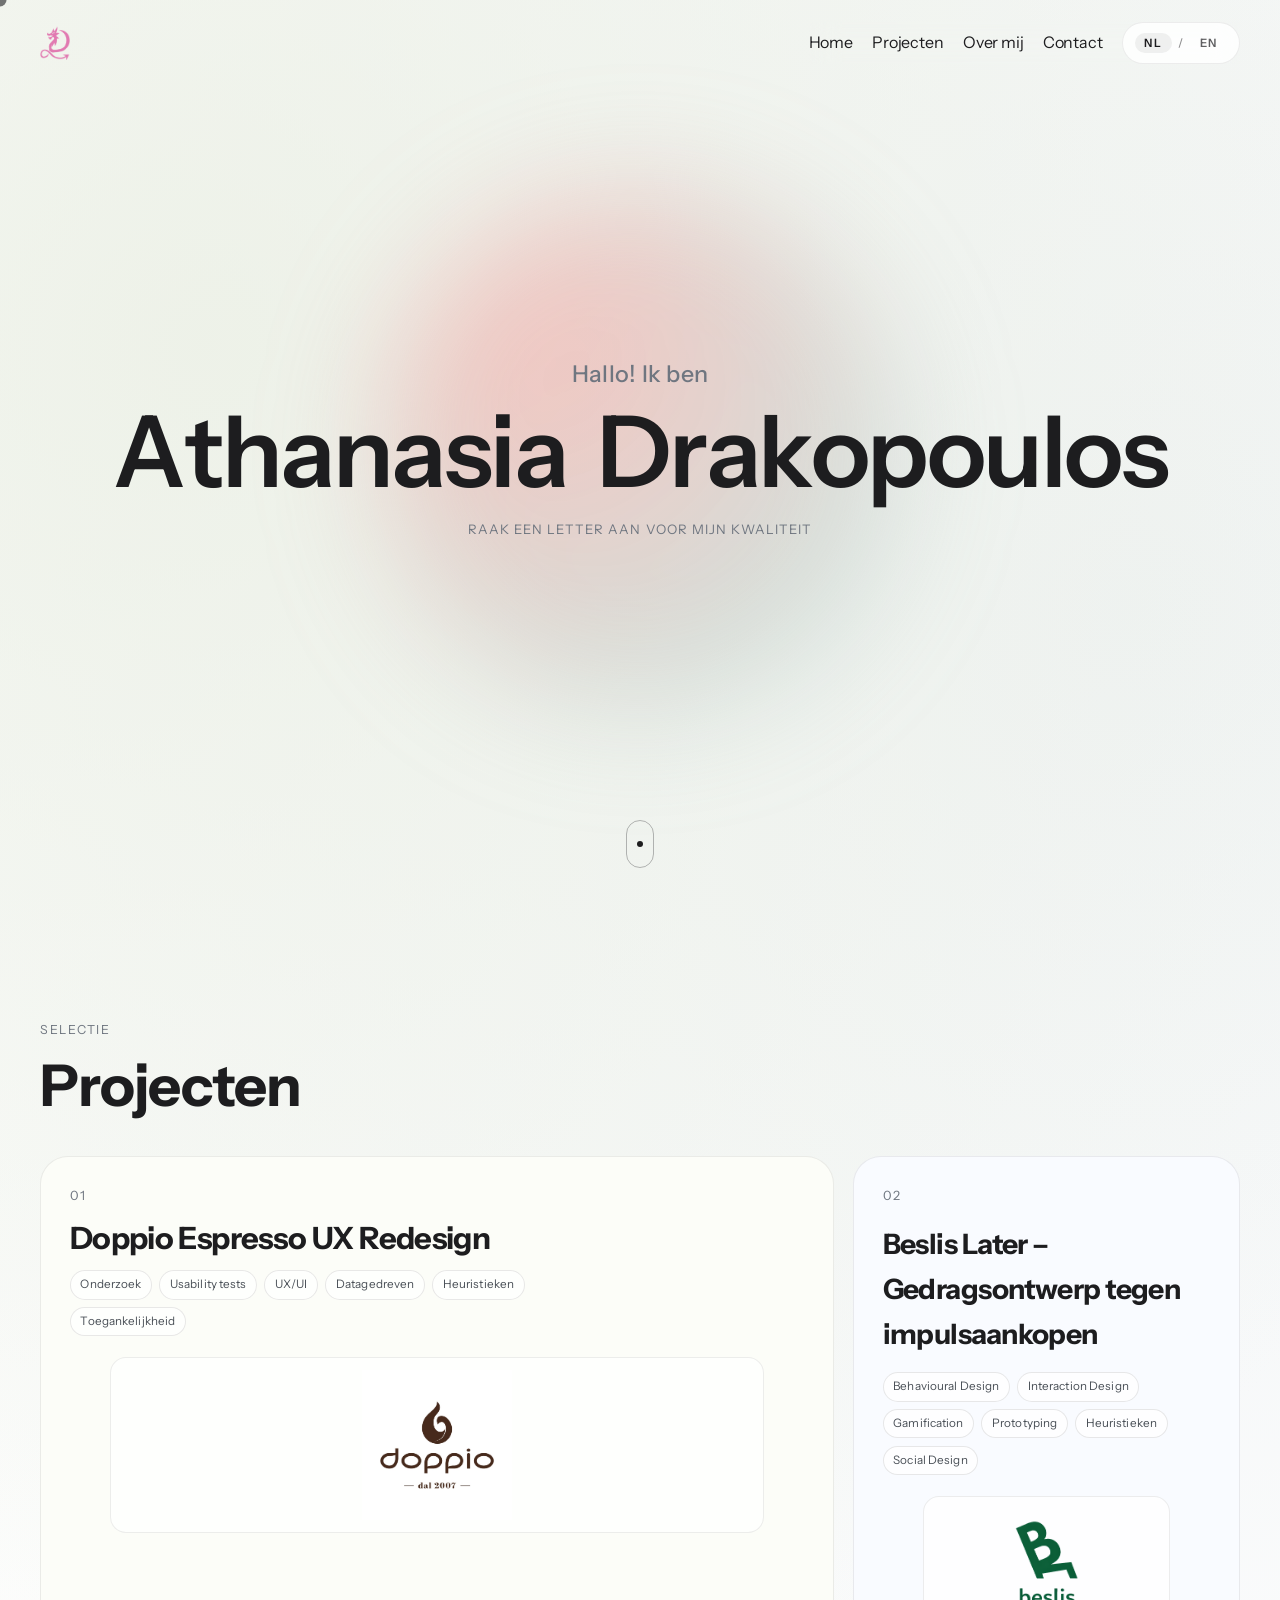
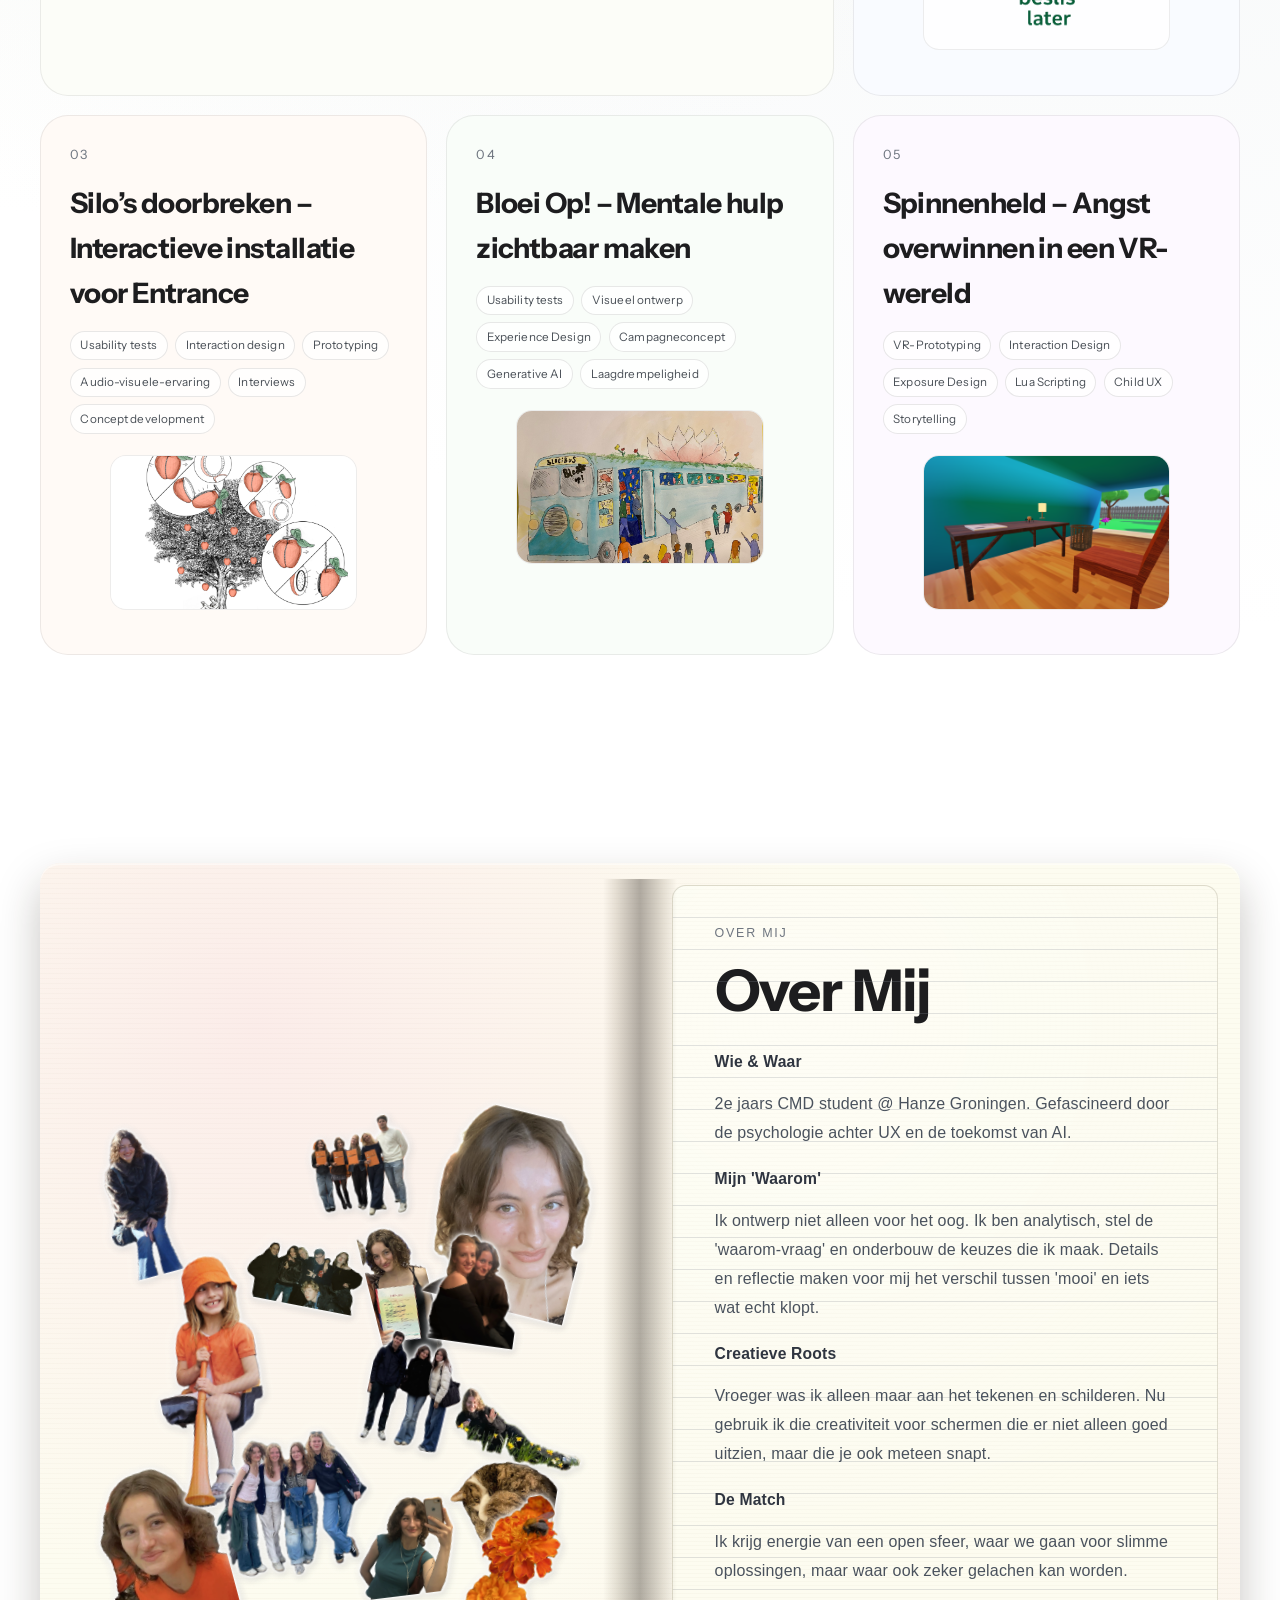
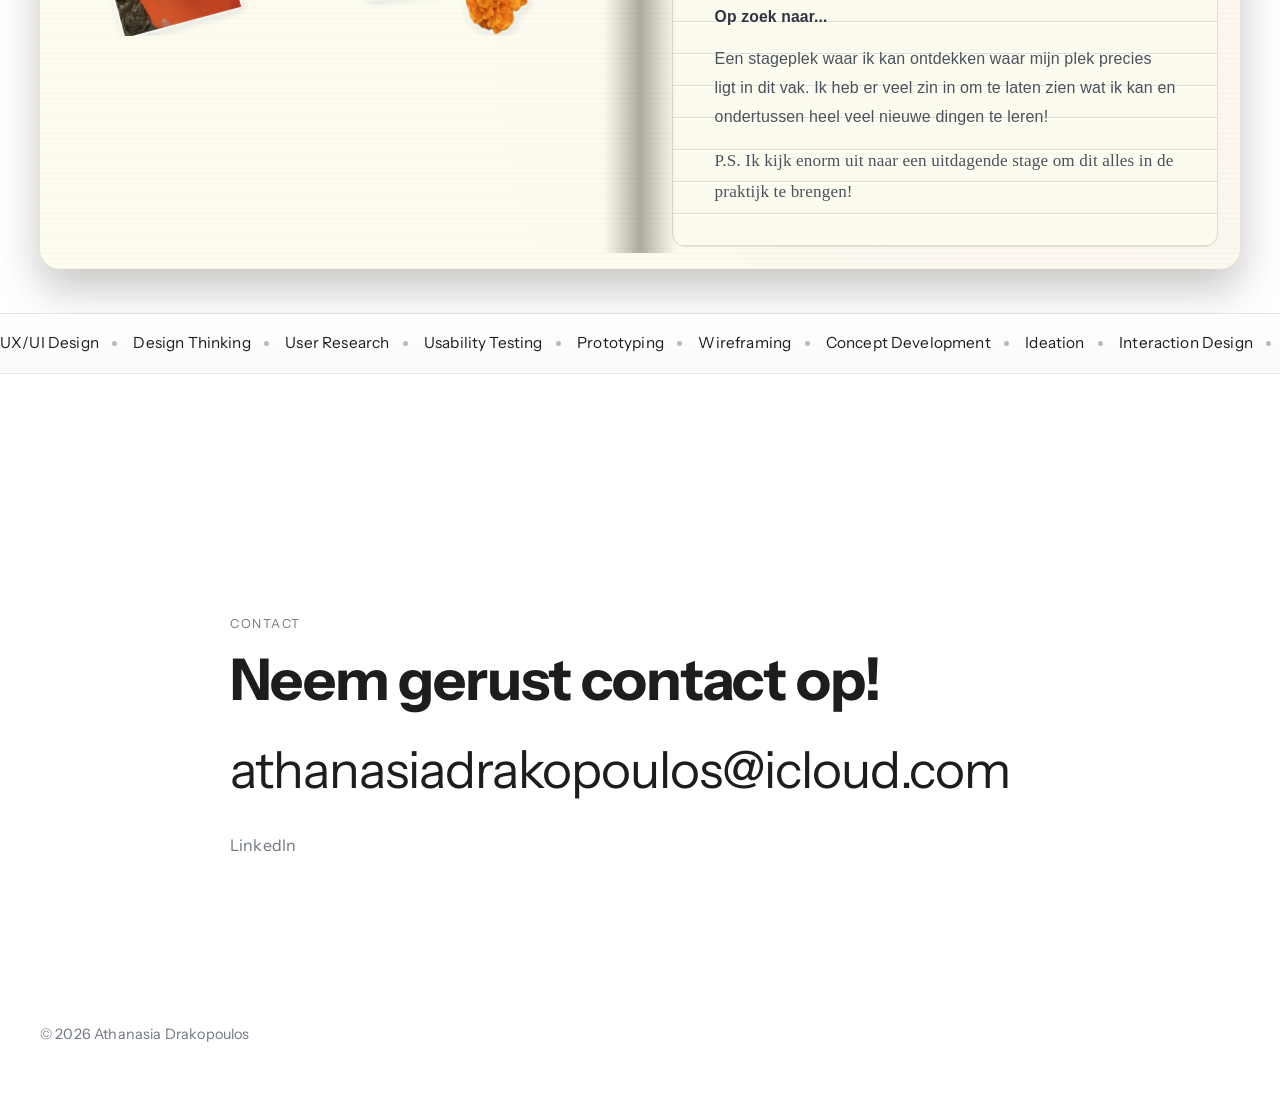
==== commit dfaa660c: "Added language switcher and project updates" ====
--- a/index.html
+++ b/index.html
@@ -98,14 +98,27 @@
               aria-label="Bekijk project 1 case study"
             >
               <p class="project-index">01</p>
-              <h3>Doppio Espresso UX Redesign</h3>
+              <h3
+                data-nl="Doppio Espresso UX Redesign"
+                data-en="Doppio Espresso UX Redesign"
+              >
+                Doppio Espresso UX Redesign
+              </h3>
               <ul class="project-keywords" aria-label="Project kernwoorden">
-                <li>Onderzoek</li>
-                <li>Usability tests</li>
-                <li>UX/UI</li>
-                <li>Datagedreven</li>
-                <li>Heuristieken</li>
-                <li>Toegankelijkheid</li>
+                <li data-nl="Onderzoek" data-en="Research">Onderzoek</li>
+                <li data-nl="Usability tests" data-en="Usability tests">
+                  Usability tests
+                </li>
+                <li data-nl="UX/UI" data-en="UX/UI">UX/UI</li>
+                <li data-nl="Datagedreven" data-en="Data-driven">
+                  Datagedreven
+                </li>
+                <li data-nl="Heuristieken" data-en="Heuristics">
+                  Heuristieken
+                </li>
+                <li data-nl="Toegankelijkheid" data-en="Accessibility">
+                  Toegankelijkheid
+                </li>
               </ul>
               <figure class="project-preview-media" aria-hidden="true">
                 <img
@@ -122,14 +135,29 @@
               aria-label="Bekijk project 2 case study"
             >
               <p class="project-index">02</p>
-              <h3>Beslis Later – Gedragsontwerp tegen impulsaankopen</h3>
+              <h3
+                data-nl="Beslis Later – Gedragsontwerp tegen impulsaankopen"
+                data-en="Decide Later – Behavioral Design to Prevent Impulse Purchases"
+              >
+                Beslis Later – Gedragsontwerp tegen impulsaankopen
+              </h3>
               <ul class="project-keywords" aria-label="Project kernwoorden">
-                <li>Behavioural Design</li>
-                <li>Interaction Design</li>
-                <li>Gamification</li>
-                <li>Prototyping</li>
-                <li>Heuristieken</li>
-                <li>Social Design</li>
+                <li data-nl="Behavioural Design" data-en="Behavioral Design">
+                  Behavioural Design
+                </li>
+                <li data-nl="Interaction Design" data-en="Interaction Design">
+                  Interaction Design
+                </li>
+                <li data-nl="Gamification" data-en="Gamification">
+                  Gamification
+                </li>
+                <li data-nl="Prototyping" data-en="Prototyping">Prototyping</li>
+                <li data-nl="Heuristieken" data-en="Heuristics">
+                  Heuristieken
+                </li>
+                <li data-nl="Social Design" data-en="Social Design">
+                  Social Design
+                </li>
               </ul>
               <figure class="project-preview-media" aria-hidden="true">
                 <img
@@ -146,16 +174,30 @@
               aria-label="Bekijk project 3 case study"
             >
               <p class="project-index">03</p>
-              <h3>
+              <h3
+                data-nl="Silo’s doorbreken – Interactieve installatie voor Entrance"
+                data-en="Breaking Down Silos – Interactive Installation for Entrance"
+              >
                 Silo’s doorbreken – Interactieve installatie voor Entrance
               </h3>
               <ul class="project-keywords" aria-label="Project kernwoorden">
-                <li>Usability tests</li>
-                <li>Interaction design</li>
-                <li>Prototyping</li>
-                <li>Audio-visuele-ervaring</li>
-                <li>Interviews</li>
-                <li>Concept development</li>
+                <li data-nl="Usability tests" data-en="Usability tests">
+                  Usability tests
+                </li>
+                <li data-nl="Interaction design" data-en="Interaction Design">
+                  Interaction design
+                </li>
+                <li data-nl="Prototyping" data-en="Prototyping">Prototyping</li>
+                <li
+                  data-nl="Audio-visuele-ervaring"
+                  data-en="Audiovisual Experience"
+                >
+                  Audio-visuele-ervaring
+                </li>
+                <li data-nl="Interviews" data-en="Interviews">Interviews</li>
+                <li data-nl="Concept development" data-en="Concept Development">
+                  Concept development
+                </li>
               </ul>
               <figure class="project-preview-media" aria-hidden="true">
                 <img
@@ -172,14 +214,31 @@
               aria-label="Bekijk project 4 case study"
             >
               <p class="project-index">04</p>
-              <h3>Bloei Op! – Mentale hulp zichtbaar maken</h3>
+              <h3
+                data-nl="Bloei Op! – Mentale hulp zichtbaar maken"
+                data-en="Bloei Op! – Making Mental Health Support Visible"
+              >
+                Bloei Op! – Mentale hulp zichtbaar maken
+              </h3>
               <ul class="project-keywords" aria-label="Project kernwoorden">
-                <li>Usability tests</li>
-                <li>Visueel ontwerp</li>
-                <li>Experience Design</li>
-                <li>Campagneconcept</li>
-                <li>Generative AI</li>
-                <li>Laagdrempeligheid</li>
+                <li data-nl="Usability tests" data-en="Usability tests">
+                  Usability tests
+                </li>
+                <li data-nl="Visueel ontwerp" data-en="Visual Design">
+                  Visueel ontwerp
+                </li>
+                <li data-nl="Experience Design" data-en="Experience Design">
+                  Experience Design
+                </li>
+                <li data-nl="Campagneconcept" data-en="Campaign Concept">
+                  Campagneconcept
+                </li>
+                <li data-nl="Generative AI" data-en="Generative AI">
+                  Generative AI
+                </li>
+                <li data-nl="Laagdrempeligheid" data-en="Accessibility">
+                  Laagdrempeligheid
+                </li>
               </ul>
               <figure class="project-preview-media" aria-hidden="true">
                 <img
@@ -196,14 +255,29 @@
               aria-label="Bekijk project 5 case study"
             >
               <p class="project-index">05</p>
-              <h3>Spinnenheld – Angst overwinnen in een VR-wereld</h3>
+              <h3
+                data-nl="Spinnenheld – Angst overwinnen in een VR-wereld"
+                data-en="Spinnenheld – Overcoming Fear in a VR World"
+              >
+                Spinnenheld – Angst overwinnen in een VR-wereld
+              </h3>
               <ul class="project-keywords" aria-label="Project kernwoorden">
-                <li>VR-Prototyping</li>
-                <li>Interaction Design</li>
-                <li>Exposure Design</li>
-                <li>Lua Scripting</li>
-                <li>Child UX</li>
-                <li>Storytelling</li>
+                <li data-nl="VR-Prototyping" data-en="VR Prototyping">
+                  VR-Prototyping
+                </li>
+                <li data-nl="Interaction Design" data-en="Interaction Design">
+                  Interaction Design
+                </li>
+                <li data-nl="Exposure Design" data-en="Exposure Design">
+                  Exposure Design
+                </li>
+                <li data-nl="Lua Scripting" data-en="Lua Scripting">
+                  Lua Scripting
+                </li>
+                <li data-nl="Child UX" data-en="Child UX">Child UX</li>
+                <li data-nl="Storytelling" data-en="Storytelling">
+                  Storytelling
+                </li>
               </ul>
               <figure class="project-preview-media" aria-hidden="true">
                 <img
--- a/css/styles.css
+++ b/css/styles.css
@@ -203,6 +203,67 @@
   font-size: 1rem;
   letter-spacing: -0.01em;
   transition: color 0.22s ease;
+}
+
+.lang-switcher {
+  display: inline-flex;
+  align-items: center;
+  justify-content: center;
+  gap: 0.38rem;
+  min-width: 94px;
+  min-height: 42px;
+  padding: 0.5rem 0.75rem;
+  border: 1px solid var(--border);
+  border-radius: 999px;
+  background: rgba(255, 255, 255, 0.84);
+  color: var(--text);
+  font-family:
+    "SF Pro Display",
+    "Instrument Sans",
+    -apple-system,
+    BlinkMacSystemFont,
+    "Segoe UI",
+    sans-serif;
+  font-size: 0.72rem;
+  font-weight: 600;
+  letter-spacing: 0.12em;
+  text-transform: uppercase;
+  cursor: pointer;
+  transition:
+    transform 0.22s ease,
+    border-color 0.22s ease,
+    box-shadow 0.22s ease,
+    background-color 0.22s ease;
+}
+
+.lang-switcher:hover,
+.lang-switcher:focus-visible {
+  transform: translateY(-1px);
+  border-color: rgba(29, 29, 31, 0.18);
+  box-shadow: 0 12px 24px rgba(29, 29, 31, 0.08);
+}
+
+.lang-option {
+  display: inline-flex;
+  align-items: center;
+  justify-content: center;
+  min-width: 2.3rem;
+  padding: 0.2rem 0.28rem;
+  border-radius: 999px;
+  color: rgba(29, 29, 31, 0.7);
+  transition:
+    color 0.2s ease,
+    background-color 0.2s ease;
+}
+
+.lang-option.is-active {
+  background: rgba(29, 29, 31, 0.06);
+  color: var(--text);
+}
+
+.lang-divider {
+  color: rgba(29, 29, 31, 0.5);
+  font-weight: 500;
 }
 
 .site-nav a:hover,
